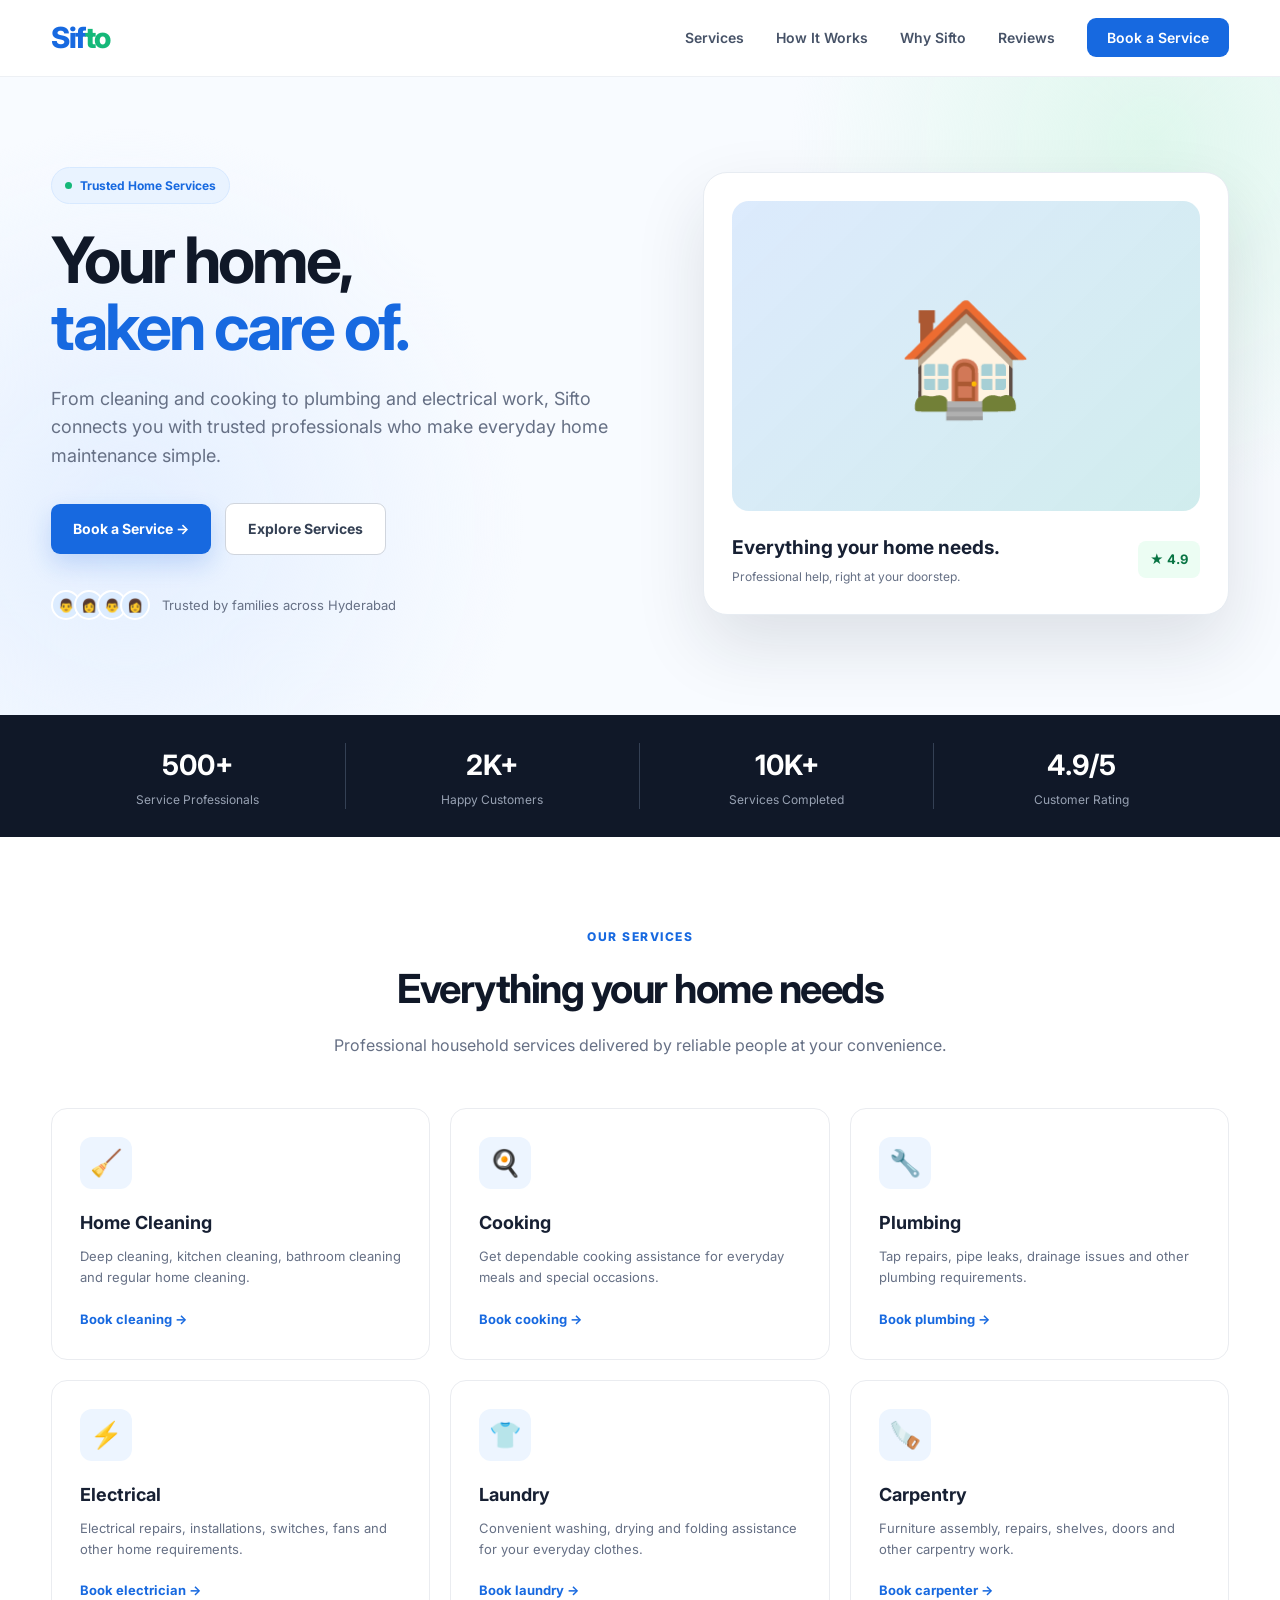
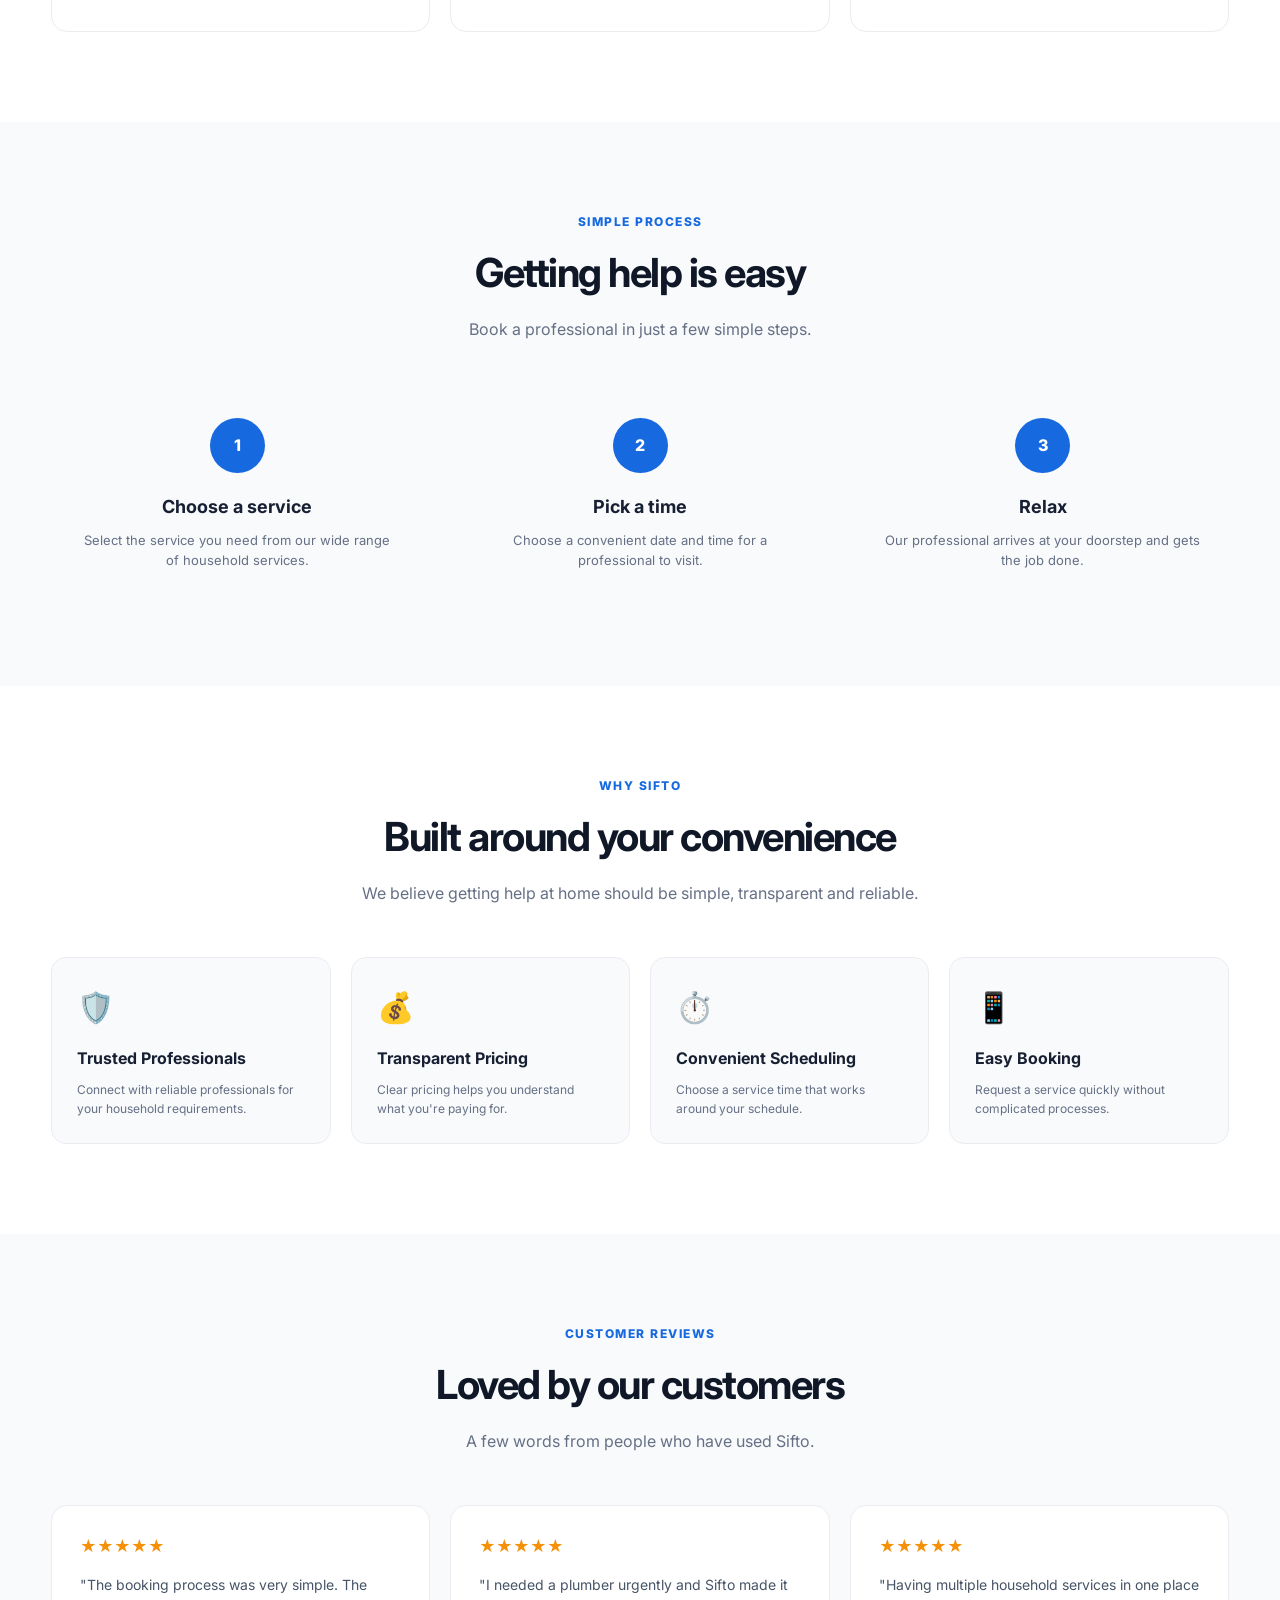
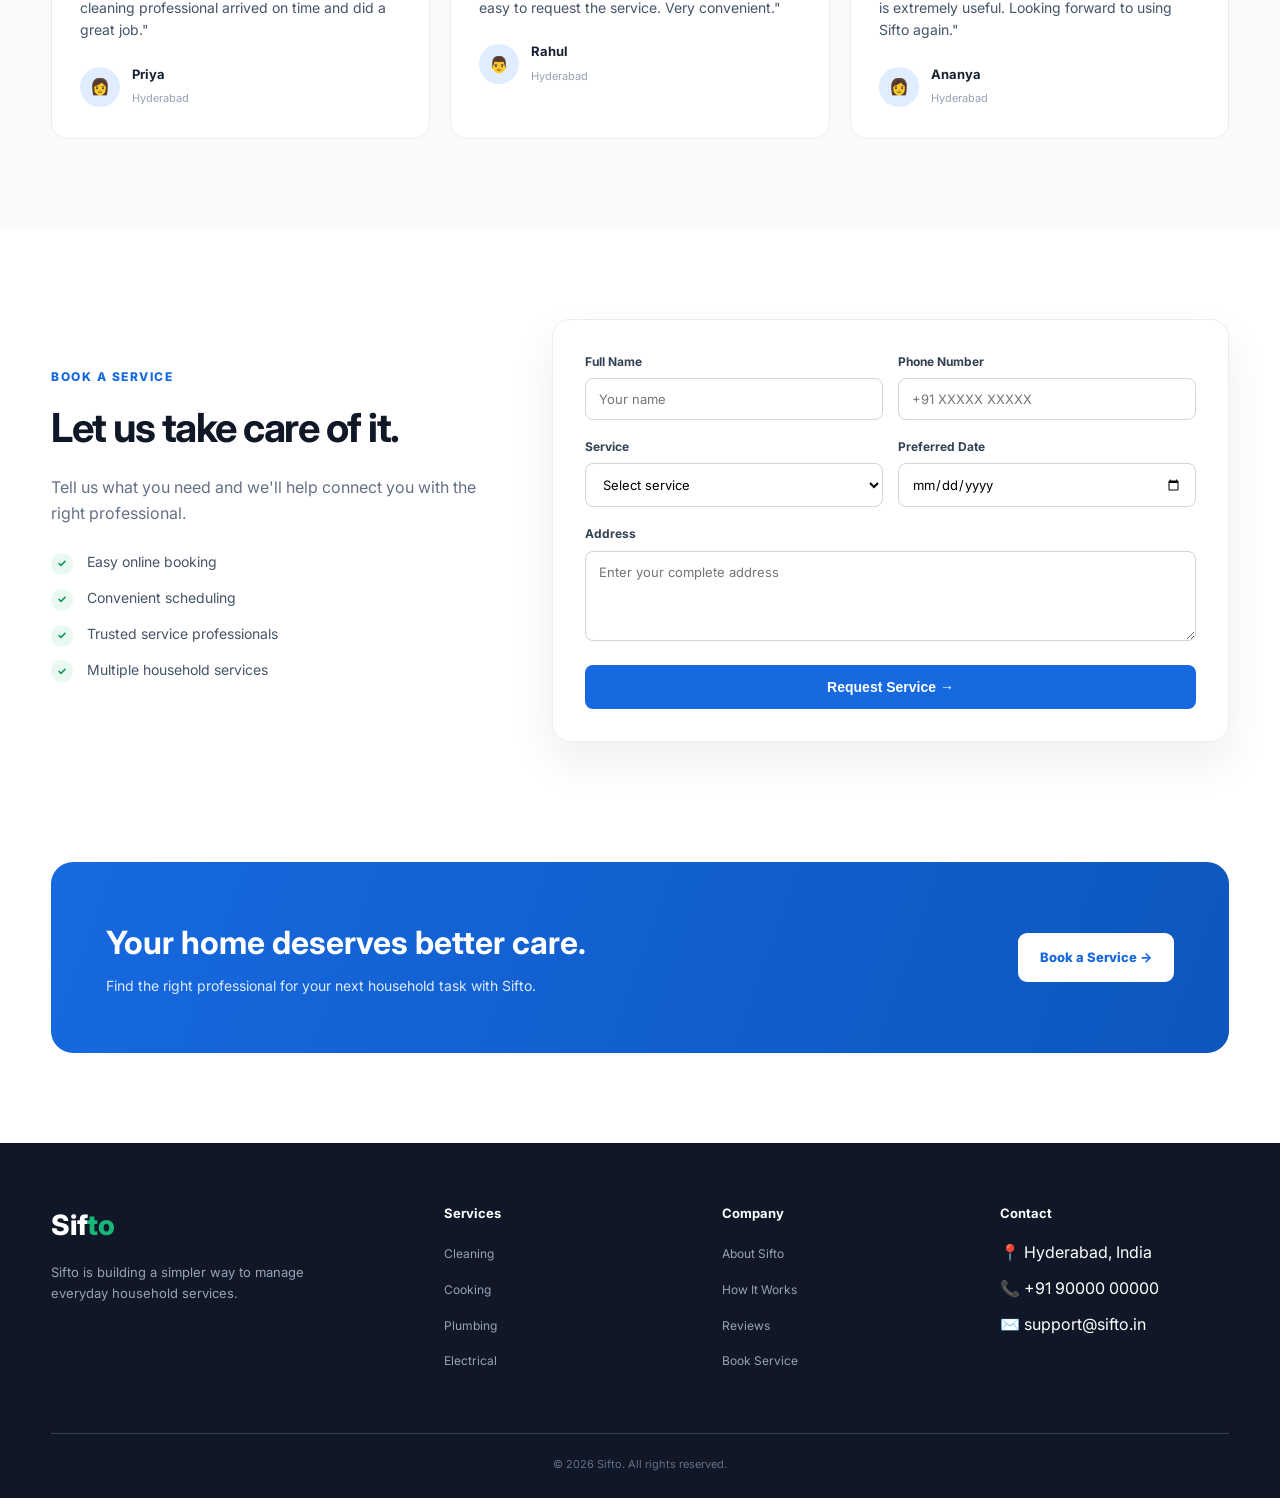
==== index.html @ b55a98ff "Rename index.html.html to index.html" ====
<!DOCTYPE html>
<html lang="en">
<head>
    <meta charset="UTF-8">
    <meta name="viewport" content="width=device-width, initial-scale=1.0">

    <title>Sifto | Trusted Home Services</title>

    <meta name="description"
          content="Sifto makes home services simple. Book trusted professionals for cleaning, cooking, plumbing, electrical, laundry and more.">

    <link rel="preconnect" href="https://fonts.googleapis.com">
    <link rel="preconnect" href="https://fonts.gstatic.com" crossorigin>

    <link href="https://fonts.googleapis.com/css2?family=Inter:wght@400;500;600;700;800&display=swap"
          rel="stylesheet">

    <style>

        * {
            margin: 0;
            padding: 0;
            box-sizing: border-box;
        }

        html {
            scroll-behavior: smooth;
        }

        body {
            font-family: "Inter", sans-serif;
            background: #ffffff;
            color: #172033;
            line-height: 1.6;
        }

        a {
            text-decoration: none;
            color: inherit;
        }

        .container {
            width: min(1180px, 92%);
            margin: auto;
        }


        /* =========================
           NAVBAR
        ========================= */

        .navbar {
            position: sticky;
            top: 0;
            z-index: 1000;
            background: rgba(255,255,255,0.95);
            backdrop-filter: blur(15px);
            border-bottom: 1px solid #edf0f4;
        }

        .nav-content {
            height: 76px;
            display: flex;
            align-items: center;
            justify-content: space-between;
        }

        .logo {
            font-size: 29px;
            font-weight: 800;
            letter-spacing: -1.5px;
            color: #1769e0;
        }

        .logo span {
            color: #15b879;
        }

        .nav-links {
            display: flex;
            align-items: center;
            gap: 32px;
            list-style: none;
        }

        .nav-links a {
            color: #465267;
            font-size: 14px;
            font-weight: 600;
            transition: 0.2s;
        }

        .nav-links a:hover {
            color: #1769e0;
        }

        .nav-book {
            background: #1769e0;
            color: white !important;
            padding: 11px 20px;
            border-radius: 9px;
        }

        .nav-book:hover {
            background: #0d56bd !important;
        }


        /* =========================
           HERO
        ========================= */

        .hero {
            background:
                radial-gradient(circle at 90% 10%, #dff7ed 0, transparent 28%),
                radial-gradient(circle at 10% 70%, #e4efff 0, transparent 32%),
                #f8fbff;

            padding: 90px 0 95px;
            overflow: hidden;
        }

        .hero-grid {
            display: grid;
            grid-template-columns: 1.05fr 0.95fr;
            align-items: center;
            gap: 70px;
        }

        .badge {
            display: inline-flex;
            align-items: center;
            gap: 8px;
            background: #e9f3ff;
            color: #1769e0;
            border: 1px solid #d7e9ff;
            padding: 8px 13px;
            border-radius: 50px;
            font-size: 12px;
            font-weight: 700;
            margin-bottom: 22px;
        }

        .badge-dot {
            width: 7px;
            height: 7px;
            background: #15b879;
            border-radius: 50%;
        }

        .hero h1 {
            font-size: clamp(42px, 5vw, 68px);
            line-height: 1.05;
            letter-spacing: -3px;
            color: #101828;
            margin-bottom: 24px;
        }

        .hero h1 span {
            color: #1769e0;
        }

        .hero-description {
            max-width: 580px;
            font-size: 18px;
            color: #667085;
            margin-bottom: 32px;
        }

        .hero-buttons {
            display: flex;
            align-items: center;
            gap: 14px;
            margin-bottom: 35px;
        }

        .btn {
            display: inline-flex;
            align-items: center;
            justify-content: center;
            padding: 14px 22px;
            border-radius: 9px;
            font-weight: 700;
            font-size: 14px;
            transition: 0.25s;
        }

        .btn-primary {
            background: #1769e0;
            color: white;
            box-shadow: 0 10px 25px rgba(23,105,224,0.2);
        }

        .btn-primary:hover {
            transform: translateY(-2px);
            background: #0d56bd;
        }

        .btn-outline {
            background: white;
            color: #344054;
            border: 1px solid #d0d5dd;
        }

        .btn-outline:hover {
            border-color: #1769e0;
            color: #1769e0;
        }

        .hero-trust {
            display: flex;
            align-items: center;
            gap: 12px;
            color: #667085;
            font-size: 13px;
        }

        .avatars {
            display: flex;
        }

        .avatar {
            width: 30px;
            height: 30px;
            border-radius: 50%;
            background: #dcecff;
            border: 2px solid white;
            margin-left: -7px;
            display: flex;
            align-items: center;
            justify-content: center;
            font-size: 13px;
        }

        .avatar:first-child {
            margin-left: 0;
        }


        /* HERO CARD */

        .hero-visual {
            position: relative;
        }

        .home-card {
            background: white;
            border: 1px solid #e7ecf2;
            border-radius: 24px;
            padding: 28px;
            box-shadow: 0 30px 70px rgba(22,34,51,0.12);
        }

        .home-image {
            height: 310px;
            border-radius: 17px;
            background:
                linear-gradient(135deg, rgba(23,105,224,.08), rgba(21,184,121,.13)),
                #edf5ff;
            display: flex;
            align-items: center;
            justify-content: center;
            font-size: 110px;
        }

        .home-bottom {
            display: flex;
            justify-content: space-between;
            align-items: center;
            padding-top: 22px;
        }

        .home-bottom h3 {
            font-size: 19px;
            margin-bottom: 3px;
        }

        .home-bottom p {
            font-size: 12px;
            color: #667085;
        }

        .rating {
            background: #ecfdf3;
            color: #087443;
            padding: 8px 12px;
            border-radius: 8px;
            font-weight: 700;
            font-size: 13px;
        }


        /* =========================
           STATS
        ========================= */

        .stats {
            background: #101828;
            color: white;
            padding: 28px 0;
        }

        .stats-grid {
            display: grid;
            grid-template-columns: repeat(4,1fr);
            text-align: center;
        }

        .stat {
            border-right: 1px solid #344054;
        }

        .stat:last-child {
            border-right: none;
        }

        .stat h2 {
            font-size: 28px;
            margin-bottom: 2px;
        }

        .stat p {
            color: #98a2b3;
            font-size: 12px;
        }


        /* =========================
           SECTION COMMON
        ========================= */

        section {
            padding: 90px 0;
        }

        .section-heading {
            text-align: center;
            max-width: 650px;
            margin: 0 auto 50px;
        }

        .section-heading .small-title {
            color: #1769e0;
            font-size: 12px;
            font-weight: 800;
            text-transform: uppercase;
            letter-spacing: 1.5px;
            margin-bottom: 10px;
        }

        .section-heading h2 {
            font-size: 40px;
            letter-spacing: -1.5px;
            color: #101828;
            margin-bottom: 12px;
        }

        .section-heading p {
            color: #667085;
        }


        /* =========================
           SERVICES
        ========================= */

        .services {
            background: white;
        }

        .service-grid {
            display: grid;
            grid-template-columns: repeat(3,1fr);
            gap: 20px;
        }

        .service-card {
            padding: 28px;
            border: 1px solid #eaecf0;
            border-radius: 16px;
            background: white;
            transition: 0.25s;
        }

        .service-card:hover {
            transform: translateY(-6px);
            border-color: #b8d5ff;
            box-shadow: 0 15px 35px rgba(16,24,40,0.08);
        }

        .service-icon {
            width: 52px;
            height: 52px;
            display: flex;
            align-items: center;
            justify-content: center;
            background: #edf5ff;
            border-radius: 12px;
            font-size: 26px;
            margin-bottom: 20px;
        }

        .service-card h3 {
            font-size: 18px;
            margin-bottom: 8px;
        }

        .service-card p {
            color: #667085;
            font-size: 13px;
            margin-bottom: 18px;
        }

        .service-link {
            color: #1769e0;
            font-size: 13px;
            font-weight: 700;
        }


        /* =========================
           HOW IT WORKS
        ========================= */

        .how {
            background: #f8fafc;
        }

        .steps {
            display: grid;
            grid-template-columns: repeat(3,1fr);
            gap: 30px;
        }

        .step {
            text-align: center;
            padding: 25px;
        }

        .step-number {
            width: 55px;
            height: 55px;
            background: #1769e0;
            color: white;
            border-radius: 50%;
            display: flex;
            align-items: center;
            justify-content: center;
            margin: 0 auto 20px;
            font-weight: 800;
        }

        .step h3 {
            margin-bottom: 8px;
            font-size: 18px;
        }

        .step p {
            color: #667085;
            font-size: 13px;
        }


        /* =========================
           WHY SIFTO
        ========================= */

        .why-grid {
            display: grid;
            grid-template-columns: repeat(4,1fr);
            gap: 20px;
        }

        .why-card {
            padding: 25px;
            border-radius: 15px;
            background: #f8fafc;
            border: 1px solid #eaecf0;
        }

        .why-icon {
            font-size: 30px;
            margin-bottom: 15px;
        }

        .why-card h3 {
            font-size: 16px;
            margin-bottom: 8px;
        }

        .why-card p {
            color: #667085;
            font-size: 12px;
        }


        /* =========================
           TESTIMONIALS
        ========================= */

        .testimonials {
            background: #f8fafc;
        }

        .review-grid {
            display: grid;
            grid-template-columns: repeat(3,1fr);
            gap: 20px;
        }

        .review {
            background: white;
            border: 1px solid #eaecf0;
            padding: 28px;
            border-radius: 16px;
        }

        .stars {
            color: #f79009;
            margin-bottom: 15px;
        }

        .review p {
            color: #475467;
            font-size: 14px;
            margin-bottom: 22px;
        }

        .review-user {
            display: flex;
            align-items: center;
            gap: 12px;
        }

        .review-avatar {
            width: 40px;
            height: 40px;
            border-radius: 50%;
            background: #e0edff;
            display: flex;
            align-items: center;
            justify-content: center;
        }

        .review-user strong {
            display: block;
            font-size: 13px;
        }

        .review-user span {
            color: #98a2b3;
            font-size: 11px;
        }


        /* =========================
           BOOKING
        ========================= */

        .booking {
            background: white;
        }

        .booking-wrapper {
            display: grid;
            grid-template-columns: 0.8fr 1.2fr;
            gap: 50px;
            align-items: center;
        }

        .booking-info h2 {
            font-size: 40px;
            letter-spacing: -1.5px;
            margin-bottom: 15px;
        }

        .booking-info > p {
            color: #667085;
            margin-bottom: 25px;
        }

        .booking-points {
            list-style: none;
        }

        .booking-points li {
            margin-bottom: 12px;
            font-size: 14px;
            color: #475467;
        }

        .booking-points li::before {
            content: "✓";
            display: inline-flex;
            width: 22px;
            height: 22px;
            align-items: center;
            justify-content: center;
            background: #e9f9f1;
            color: #079455;
            border-radius: 50%;
            margin-right: 10px;
            font-size: 11px;
            font-weight: bold;
        }

        .booking-form {
            padding: 32px;
            border: 1px solid #eaecf0;
            border-radius: 18px;
            box-shadow: 0 20px 45px rgba(16,24,40,.07);
        }

        .form-row {
            display: grid;
            grid-template-columns: 1fr 1fr;
            gap: 15px;
        }

        .form-group {
            margin-bottom: 17px;
        }

        label {
            display: block;
            font-size: 12px;
            font-weight: 700;
            margin-bottom: 7px;
            color: #344054;
        }

        input,
        select,
        textarea {
            width: 100%;
            padding: 12px 13px;
            border: 1px solid #d0d5dd;
            border-radius: 8px;
            outline: none;
            font-family: inherit;
            font-size: 13px;
            background: white;
        }

        input:focus,
        select:focus,
        textarea:focus {
            border-color: #1769e0;
            box-shadow: 0 0 0 3px rgba(23,105,224,.1);
        }

        textarea {
            height: 90px;
            resize: vertical;
        }

        .submit {
            width: 100%;
            border: none;
            background: #1769e0;
            color: white;
            padding: 14px;
            border-radius: 8px;
            font-weight: 700;
            cursor: pointer;
            font-size: 14px;
        }

        .submit:hover {
            background: #0d56bd;
        }


        /* =========================
           CTA
        ========================= */

        .cta {
            padding: 30px 0 90px;
        }

        .cta-box {
            background: linear-gradient(110deg,#1769e0,#0d56bd);
            color: white;
            border-radius: 22px;
            padding: 55px;
            display: flex;
            align-items: center;
            justify-content: space-between;
            gap: 30px;
        }

        .cta-box h2 {
            font-size: 32px;
            margin-bottom: 7px;
        }

        .cta-box p {
            color: #dbeafe;
            font-size: 14px;
        }

        .cta-button {
            background: white;
            color: #1769e0;
            padding: 14px 22px;
            border-radius: 9px;
            font-size: 13px;
            font-weight: 800;
            white-space: nowrap;
        }


        /* =========================
           FOOTER
        ========================= */

        footer {
            background: #101828;
            color: white;
            padding: 60px 0 25px;
        }

        .footer-grid {
            display: grid;
            grid-template-columns: 1.5fr 1fr 1fr 1fr;
            gap: 50px;
            margin-bottom: 50px;
        }

        .footer-logo {
            font-size: 28px;
            font-weight: 800;
            margin-bottom: 15px;
        }

        .footer-logo span {
            color: #15b879;
        }

        .footer-about {
            color: #98a2b3;
            font-size: 13px;
            max-width: 300px;
        }

        footer h4 {
            margin-bottom: 17px;
            font-size: 13px;
        }

        .footer-links {
            list-style: none;
        }

        .footer-links li {
            margin-bottom: 10px;
        }

        .footer-links a {
            color: #98a2b3;
            font-size: 12px;
        }

        .footer-links a:hover {
            color: white;
        }

        .copyright {
            border-top: 1px solid #344054;
            padding-top: 22px;
            text-align: center;
            color: #667085;
            font-size: 11px;
        }


        /* =========================
           MOBILE
        ========================= */

        @media(max-width:900px) {

            .nav-links {
                display: none;
            }

            .hero-grid,
            .booking-wrapper {
                grid-template-columns: 1fr;
            }

            .hero {
                padding: 65px 0;
            }

            .hero-visual {
                max-width: 600px;
                margin: auto;
            }

            .service-grid {
                grid-template-columns: repeat(2,1fr);
            }

            .why-grid {
                grid-template-columns: repeat(2,1fr);
            }

            .footer-grid {
                grid-template-columns: repeat(2,1fr);
            }

            .booking-info {
                text-align: center;
            }

            .booking-points {
                display: inline-block;
                text-align: left;
            }

            .cta-box {
                flex-direction: column;
                text-align: center;
            }
        }


        @media(max-width:600px) {

            section {
                padding: 65px 0;
            }

            .hero h1 {
                font-size: 43px;
                letter-spacing: -2px;
            }

            .hero-description {
                font-size: 16px;
            }

            .hero-buttons {
                flex-direction: column;
                align-items: stretch;
            }

            .hero-trust {
                justify-content: center;
            }

            .stats-grid {
                grid-template-columns: repeat(2,1fr);
                gap: 25px 0;
            }

            .stat:nth-child(2) {
                border-right: none;
            }

            .service-grid,
            .steps,
            .why-grid,
            .review-grid {
                grid-template-columns: 1fr;
            }

            .section-heading h2,
            .booking-info h2 {
                font-size: 32px;
            }

            .form-row {
                grid-template-columns: 1fr;
            }

            .booking-form {
                padding: 22px;
            }

            .home-image {
                height: 230px;
            }

            .footer-grid {
                grid-template-columns: 1fr;
                gap: 30px;
            }

            .cta-box {
                padding: 35px 25px;
            }

            .cta-box h2 {
                font-size: 26px;
            }
        }

    </style>
</head>


<body>


<!-- =========================
     NAVBAR
========================= -->

<header class="navbar">

    <div class="container nav-content">

        <a href="#home" class="logo">
            Sif<span>to</span>
        </a>

        <ul class="nav-links">

            <li>
                <a href="#services">Services</a>
            </li>

            <li>
                <a href="#how">How It Works</a>
            </li>

            <li>
                <a href="#why">Why Sifto</a>
            </li>

            <li>
                <a href="#reviews">Reviews</a>
            </li>

            <li>
                <a href="#booking" class="nav-book">
                    Book a Service
                </a>
            </li>

        </ul>

    </div>

</header>


<!-- =========================
     HERO
========================= -->

<section class="hero" id="home">

    <div class="container hero-grid">

        <div>

            <div class="badge">
                <span class="badge-dot"></span>
                Trusted Home Services
            </div>

            <h1>
                Your home,<br>
                <span>taken care of.</span>
            </h1>

            <p class="hero-description">
                From cleaning and cooking to plumbing and electrical work,
                Sifto connects you with trusted professionals who make
                everyday home maintenance simple.
            </p>

            <div class="hero-buttons">

                <a href="#booking" class="btn btn-primary">
                    Book a Service →
                </a>

                <a href="#services" class="btn btn-outline">
                    Explore Services
                </a>

            </div>

            <div class="hero-trust">

                <div class="avatars">
                    <div class="avatar">👨</div>
                    <div class="avatar">👩</div>
                    <div class="avatar">👨</div>
                    <div class="avatar">👩</div>
                </div>

                <span>
                    Trusted by families across Hyderabad
                </span>

            </div>

        </div>


        <div class="hero-visual">

            <div class="home-card">

                <div class="home-image">
                    🏠
                </div>

                <div class="home-bottom">

                    <div>
                        <h3>
                            Everything your home needs.
                        </h3>

                        <p>
                            Professional help, right at your doorstep.
                        </p>
                    </div>

                    <div class="rating">
                        ★ 4.9
                    </div>

                </div>

            </div>

        </div>

    </div>

</section>


<!-- =========================
     STATS
========================= -->

<div class="stats">

    <div class="container stats-grid">

        <div class="stat">
            <h2>500+</h2>
            <p>Service Professionals</p>
        </div>

        <div class="stat">
            <h2>2K+</h2>
            <p>Happy Customers</p>
        </div>

        <div class="stat">
            <h2>10K+</h2>
            <p>Services Completed</p>
        </div>

        <div class="stat">
            <h2>4.9/5</h2>
            <p>Customer Rating</p>
        </div>

    </div>

</div>


<!-- =========================
     SERVICES
========================= -->

<section class="services" id="services">

    <div class="container">

        <div class="section-heading">

            <div class="small-title">
                Our Services
            </div>

            <h2>
                Everything your home needs
            </h2>

            <p>
                Professional household services delivered by
                reliable people at your convenience.
            </p>

        </div>


        <div class="service-grid">


            <div class="service-card">

                <div class="service-icon">🧹</div>

                <h3>
                    Home Cleaning
                </h3>

                <p>
                    Deep cleaning, kitchen cleaning,
                    bathroom cleaning and regular home cleaning.
                </p>

                <a href="#booking" class="service-link">
                    Book cleaning →
                </a>

            </div>


            <div class="service-card">

                <div class="service-icon">🍳</div>

                <h3>
                    Cooking
                </h3>

                <p>
                    Get dependable cooking assistance
                    for everyday meals and special occasions.
                </p>

                <a href="#booking" class="service-link">
                    Book cooking →
                </a>

            </div>


            <div class="service-card">

                <div class="service-icon">🔧</div>

                <h3>
                    Plumbing
                </h3>

                <p>
                    Tap repairs, pipe leaks, drainage issues
                    and other plumbing requirements.
                </p>

                <a href="#booking" class="service-link">
                    Book plumbing →
                </a>

            </div>


            <div class="service-card">

                <div class="service-icon">⚡</div>

                <h3>
                    Electrical
                </h3>

                <p>
                    Electrical repairs, installations,
                    switches, fans and other home requirements.
                </p>

                <a href="#booking" class="service-link">
                    Book electrician →
                </a>

            </div>


            <div class="service-card">

                <div class="service-icon">👕</div>

                <h3>
                    Laundry
                </h3>

                <p>
                    Convenient washing, drying and folding
                    assistance for your everyday clothes.
                </p>

                <a href="#booking" class="service-link">
                    Book laundry →
                </a>

            </div>


            <div class="service-card">

                <div class="service-icon">🪚</div>

                <h3>
                    Carpentry
                </h3>

                <p>
                    Furniture assembly, repairs, shelves,
                    doors and other carpentry work.
                </p>

                <a href="#booking" class="service-link">
                    Book carpenter →
                </a>

            </div>

        </div>

    </div>

</section>


<!-- =========================
     HOW IT WORKS
========================= -->

<section class="how" id="how">

    <div class="container">

        <div class="section-heading">

            <div class="small-title">
                Simple Process
            </div>

            <h2>
                Getting help is easy
            </h2>

            <p>
                Book a professional in just a few simple steps.
            </p>

        </div>


        <div class="steps">

            <div class="step">

                <div class="step-number">
                    1
                </div>

                <h3>
                    Choose a service
                </h3>

                <p>
                    Select the service you need from
                    our wide range of household services.
                </p>

            </div>


            <div class="step">

                <div class="step-number">
                    2
                </div>

                <h3>
                    Pick a time
                </h3>

                <p>
                    Choose a convenient date and time
                    for a professional to visit.
                </p>

            </div>


            <div class="step">

                <div class="step-number">
                    3
                </div>

                <h3>
                    Relax
                </h3>

                <p>
                    Our professional arrives at your
                    doorstep and gets the job done.
                </p>

            </div>

        </div>

    </div>

</section>


<!-- =========================
     WHY SIFTO
========================= -->

<section id="why">

    <div class="container">

        <div class="section-heading">

            <div class="small-title">
                Why Sifto
            </div>

            <h2>
                Built around your convenience
            </h2>

            <p>
                We believe getting help at home should be
                simple, transparent and reliable.
            </p>

        </div>


        <div class="why-grid">


            <div class="why-card">

                <div class="why-icon">
                    🛡️
                </div>

                <h3>
                    Trusted Professionals
                </h3>

                <p>
                    Connect with reliable professionals
                    for your household requirements.
                </p>

            </div>


            <div class="why-card">

                <div class="why-icon">
                    💰
                </div>

                <h3>
                    Transparent Pricing
                </h3>

                <p>
                    Clear pricing helps you understand
                    what you're paying for.
                </p>

            </div>


            <div class="why-card">

                <div class="why-icon">
                    ⏱️
                </div>

                <h3>
                    Convenient Scheduling
                </h3>

                <p>
                    Choose a service time that works
                    around your schedule.
                </p>

            </div>


            <div class="why-card">

                <div class="why-icon">
                    📱
                </div>

                <h3>
                    Easy Booking
                </h3>

                <p>
                    Request a service quickly without
                    complicated processes.
                </p>

            </div>

        </div>

    </div>

</section>


<!-- =========================
     REVIEWS
========================= -->

<section class="testimonials" id="reviews">

    <div class="container">

        <div class="section-heading">

            <div class="small-title">
                Customer Reviews
            </div>

            <h2>
                Loved by our customers
            </h2>

            <p>
                A few words from people who have used Sifto.
            </p>

        </div>


        <div class="review-grid">


            <div class="review">

                <div class="stars">
                    ★★★★★
                </div>

                <p>
                    "The booking process was very simple.
                    The cleaning professional arrived on time
                    and did a great job."
                </p>

                <div class="review-user">

                    <div class="review-avatar">
                        👩
                    </div>

                    <div>
                        <strong>
                            Priya
                        </strong>

                        <span>
                            Hyderabad
                        </span>
                    </div>

                </div>

            </div>


            <div class="review">

                <div class="stars">
                    ★★★★★
                </div>

                <p>
                    "I needed a plumber urgently and Sifto
                    made it easy to request the service.
                    Very convenient."
                </p>

                <div class="review-user">

                    <div class="review-avatar">
                        👨
                    </div>

                    <div>
                        <strong>
                            Rahul
                        </strong>

                        <span>
                            Hyderabad
                        </span>
                    </div>

                </div>

            </div>


            <div class="review">

                <div class="stars">
                    ★★★★★
                </div>

                <p>
                    "Having multiple household services
                    in one place is extremely useful.
                    Looking forward to using Sifto again."
                </p>

                <div class="review-user">

                    <div class="review-avatar">
                        👩
                    </div>

                    <div>
                        <strong>
                            Ananya
                        </strong>

                        <span>
                            Hyderabad
                        </span>
                    </div>

                </div>

            </div>


        </div>

    </div>

</section>


<!-- =========================
     BOOKING
========================= -->

<section class="booking" id="booking">

    <div class="container booking-wrapper">


        <div class="booking-info">

            <div class="section-heading"
                 style="text-align:left;margin:0 0 25px 0;">

                <div class="small-title">
                    Book a Service
                </div>

                <h2>
                    Let us take care of it.
                </h2>

                <p>
                    Tell us what you need and we'll help
                    connect you with the right professional.
                </p>

            </div>


            <ul class="booking-points">

                <li>
                    Easy online booking
                </li>

                <li>
                    Convenient scheduling
                </li>

                <li>
                    Trusted service professionals
                </li>

                <li>
                    Multiple household services
                </li>

            </ul>

        </div>


        <div class="booking-form">

            <form id="bookingForm">

                <div class="form-row">

                    <div class="form-group">

                        <label>
                            Full Name
                        </label>

                        <input
                            type="text"
                            id="name"
                            placeholder="Your name"
                            required>

                    </div>


                    <div class="form-group">

                        <label>
                            Phone Number
                        </label>

                        <input
                            type="tel"
                            id="phone"
                            placeholder="+91 XXXXX XXXXX"
                            required>

                    </div>

                </div>


                <div class="form-row">

                    <div class="form-group">

                        <label>
                            Service
                        </label>

                        <select id="service" required>

                            <option value="">
                                Select service
                            </option>

                            <option>
                                Home Cleaning
                            </option>

                            <option>
                                Cooking
                            </option>

                            <option>
                                Plumbing
                            </option>

                            <option>
                                Electrical
                            </option>

                            <option>
                                Laundry
                            </option>

                            <option>
                                Carpentry
                            </option>

                        </select>

                    </div>


                    <div class="form-group">

                        <label>
                            Preferred Date
                        </label>

                        <input
                            type="date"
                            id="date"
                            required>

                    </div>

                </div>


                <div class="form-group">

                    <label>
                        Address
                    </label>

                    <textarea
                        id="address"
                        placeholder="Enter your complete address"
                        required></textarea>

                </div>


                <button
                    type="submit"
                    class="submit">

                    Request Service →

                </button>

            </form>

        </div>

    </div>

</section>


<!-- =========================
     CTA
========================= -->

<section class="cta">

    <div class="container">

        <div class="cta-box">

            <div>

                <h2>
                    Your home deserves better care.
                </h2>

                <p>
                    Find the right professional for your
                    next household task with Sifto.
                </p>

            </div>

            <a href="#booking" class="cta-button">
                Book a Service →
            </a>

        </div>

    </div>

</section>


<!-- =========================
     FOOTER
========================= -->

<footer>

    <div class="container">

        <div class="footer-grid">


            <div>

                <div class="footer-logo">
                    Sif<span>to</span>
                </div>

                <p class="footer-about">
                    Sifto is building a simpler way to
                    manage everyday household services.
                </p>

            </div>


            <div>

                <h4>
                    Services
                </h4>

                <ul class="footer-links">

                    <li>
                        <a href="#services">
                            Cleaning
                        </a>
                    </li>

                    <li>
                        <a href="#services">
                            Cooking
                        </a>
                    </li>

                    <li>
                        <a href="#services">
                            Plumbing
                        </a>
                    </li>

                    <li>
                        <a href="#services">
                            Electrical
                        </a>
                    </li>

                </ul>

            </div>


            <div>

                <h4>
                    Company
                </h4>

                <ul class="footer-links">

                    <li>
                        <a href="#why">
                            About Sifto
                        </a>
                    </li>

                    <li>
                        <a href="#how">
                            How It Works
                        </a>
                    </li>

                    <li>
                        <a href="#reviews">
                            Reviews
                        </a>
                    </li>

                    <li>
                        <a href="#booking">
                            Book Service
                        </a>
                    </li>

                </ul>

            </div>


            <div>

                <h4>
                    Contact
                </h4>

                <ul class="footer-links">

                    <li>
                        📍 Hyderabad, India
                    </li>

                    <li>
                        📞 +91 90000 00000
                    </li>

                    <li>
                        ✉️ support@sifto.in
                    </li>

                </ul>

            </div>


        </div>


        <div class="copyright">

            © 2026 Sifto. All rights reserved.

        </div>

    </div>

</footer>


<!-- =========================
     JAVASCRIPT
========================= -->

<script>

    document
        .getElementById("bookingForm")
        .addEventListener("submit", function(event) {

            event.preventDefault();

            const name =
                document.getElementById("name").value;

            const service =
                document.getElementById("service").value;

            alert(
                "Thank you, " +
                name +
                "! Your request for " +
                service +
                " has been received."
            );

            this.reset();

        });

</script>


</body>
</html>
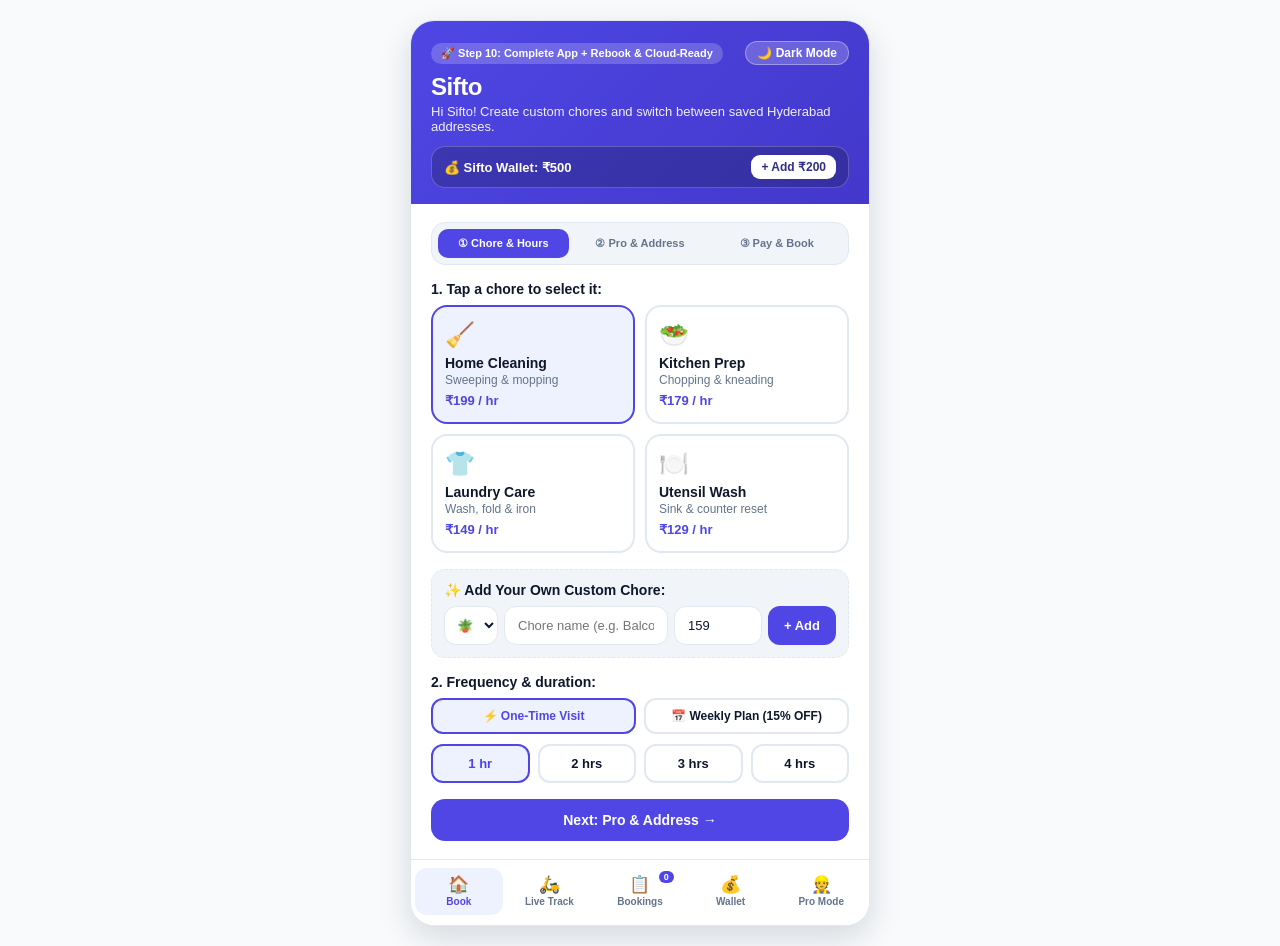
==== commit baa59e15: "all done" ====
--- a/index.html
+++ b/index.html
@@ -1,1945 +1,478 @@
 <!DOCTYPE html>
 <html lang="en">
 <head>
-    <meta charset="UTF-8">
-    <meta name="viewport" content="width=device-width, initial-scale=1.0">
-
-    <title>Sifto | Trusted Home Services</title>
-
-    <meta name="description"
-          content="Sifto makes home services simple. Book trusted professionals for cleaning, cooking, plumbing, electrical, laundry and more.">
-
-    <link rel="preconnect" href="https://fonts.googleapis.com">
-    <link rel="preconnect" href="https://fonts.gstatic.com" crossorigin>
-
-    <link href="https://fonts.googleapis.com/css2?family=Inter:wght@400;500;600;700;800&display=swap"
-          rel="stylesheet">
-
-    <style>
-
-        * {
-            margin: 0;
-            padding: 0;
-            box-sizing: border-box;
-        }
-
-        html {
-            scroll-behavior: smooth;
-        }
-
-        body {
-            font-family: "Inter", sans-serif;
-            background: #ffffff;
-            color: #172033;
-            line-height: 1.6;
-        }
-
-        a {
-            text-decoration: none;
-            color: inherit;
-        }
-
-        .container {
-            width: min(1180px, 92%);
-            margin: auto;
-        }
-
-
-        /* =========================
-           NAVBAR
-        ========================= */
-
-        .navbar {
-            position: sticky;
-            top: 0;
-            z-index: 1000;
-            background: rgba(255,255,255,0.95);
-            backdrop-filter: blur(15px);
-            border-bottom: 1px solid #edf0f4;
-        }
-
-        .nav-content {
-            height: 76px;
-            display: flex;
-            align-items: center;
-            justify-content: space-between;
-        }
-
-        .logo {
-            font-size: 29px;
-            font-weight: 800;
-            letter-spacing: -1.5px;
-            color: #1769e0;
-        }
-
-        .logo span {
-            color: #15b879;
-        }
-
-        .nav-links {
-            display: flex;
-            align-items: center;
-            gap: 32px;
-            list-style: none;
-        }
-
-        .nav-links a {
-            color: #465267;
-            font-size: 14px;
-            font-weight: 600;
-            transition: 0.2s;
-        }
-
-        .nav-links a:hover {
-            color: #1769e0;
-        }
-
-        .nav-book {
-            background: #1769e0;
-            color: white !important;
-            padding: 11px 20px;
-            border-radius: 9px;
-        }
-
-        .nav-book:hover {
-            background: #0d56bd !important;
-        }
-
-
-        /* =========================
-           HERO
-        ========================= */
-
-        .hero {
-            background:
-                radial-gradient(circle at 90% 10%, #dff7ed 0, transparent 28%),
-                radial-gradient(circle at 10% 70%, #e4efff 0, transparent 32%),
-                #f8fbff;
-
-            padding: 90px 0 95px;
-            overflow: hidden;
-        }
-
-        .hero-grid {
-            display: grid;
-            grid-template-columns: 1.05fr 0.95fr;
-            align-items: center;
-            gap: 70px;
-        }
-
-        .badge {
-            display: inline-flex;
-            align-items: center;
-            gap: 8px;
-            background: #e9f3ff;
-            color: #1769e0;
-            border: 1px solid #d7e9ff;
-            padding: 8px 13px;
-            border-radius: 50px;
-            font-size: 12px;
-            font-weight: 700;
-            margin-bottom: 22px;
-        }
-
-        .badge-dot {
-            width: 7px;
-            height: 7px;
-            background: #15b879;
-            border-radius: 50%;
-        }
-
-        .hero h1 {
-            font-size: clamp(42px, 5vw, 68px);
-            line-height: 1.05;
-            letter-spacing: -3px;
-            color: #101828;
-            margin-bottom: 24px;
-        }
-
-        .hero h1 span {
-            color: #1769e0;
-        }
-
-        .hero-description {
-            max-width: 580px;
-            font-size: 18px;
-            color: #667085;
-            margin-bottom: 32px;
-        }
-
-        .hero-buttons {
-            display: flex;
-            align-items: center;
-            gap: 14px;
-            margin-bottom: 35px;
-        }
-
-        .btn {
-            display: inline-flex;
-            align-items: center;
-            justify-content: center;
-            padding: 14px 22px;
-            border-radius: 9px;
-            font-weight: 700;
-            font-size: 14px;
-            transition: 0.25s;
-        }
-
-        .btn-primary {
-            background: #1769e0;
-            color: white;
-            box-shadow: 0 10px 25px rgba(23,105,224,0.2);
-        }
-
-        .btn-primary:hover {
-            transform: translateY(-2px);
-            background: #0d56bd;
-        }
-
-        .btn-outline {
-            background: white;
-            color: #344054;
-            border: 1px solid #d0d5dd;
-        }
-
-        .btn-outline:hover {
-            border-color: #1769e0;
-            color: #1769e0;
-        }
-
-        .hero-trust {
-            display: flex;
-            align-items: center;
-            gap: 12px;
-            color: #667085;
-            font-size: 13px;
-        }
-
-        .avatars {
-            display: flex;
-        }
-
-        .avatar {
-            width: 30px;
-            height: 30px;
-            border-radius: 50%;
-            background: #dcecff;
-            border: 2px solid white;
-            margin-left: -7px;
-            display: flex;
-            align-items: center;
-            justify-content: center;
-            font-size: 13px;
-        }
-
-        .avatar:first-child {
-            margin-left: 0;
-        }
-
-
-        /* HERO CARD */
-
-        .hero-visual {
-            position: relative;
-        }
-
-        .home-card {
-            background: white;
-            border: 1px solid #e7ecf2;
-            border-radius: 24px;
-            padding: 28px;
-            box-shadow: 0 30px 70px rgba(22,34,51,0.12);
-        }
-
-        .home-image {
-            height: 310px;
-            border-radius: 17px;
-            background:
-                linear-gradient(135deg, rgba(23,105,224,.08), rgba(21,184,121,.13)),
-                #edf5ff;
-            display: flex;
-            align-items: center;
-            justify-content: center;
-            font-size: 110px;
-        }
-
-        .home-bottom {
-            display: flex;
-            justify-content: space-between;
-            align-items: center;
-            padding-top: 22px;
-        }
-
-        .home-bottom h3 {
-            font-size: 19px;
-            margin-bottom: 3px;
-        }
-
-        .home-bottom p {
-            font-size: 12px;
-            color: #667085;
-        }
-
-        .rating {
-            background: #ecfdf3;
-            color: #087443;
-            padding: 8px 12px;
-            border-radius: 8px;
-            font-weight: 700;
-            font-size: 13px;
-        }
-
-
-        /* =========================
-           STATS
-        ========================= */
-
-        .stats {
-            background: #101828;
-            color: white;
-            padding: 28px 0;
-        }
-
-        .stats-grid {
-            display: grid;
-            grid-template-columns: repeat(4,1fr);
-            text-align: center;
-        }
-
-        .stat {
-            border-right: 1px solid #344054;
-        }
-
-        .stat:last-child {
-            border-right: none;
-        }
-
-        .stat h2 {
-            font-size: 28px;
-            margin-bottom: 2px;
-        }
-
-        .stat p {
-            color: #98a2b3;
-            font-size: 12px;
-        }
-
-
-        /* =========================
-           SECTION COMMON
-        ========================= */
-
-        section {
-            padding: 90px 0;
-        }
-
-        .section-heading {
-            text-align: center;
-            max-width: 650px;
-            margin: 0 auto 50px;
-        }
-
-        .section-heading .small-title {
-            color: #1769e0;
-            font-size: 12px;
-            font-weight: 800;
-            text-transform: uppercase;
-            letter-spacing: 1.5px;
-            margin-bottom: 10px;
-        }
-
-        .section-heading h2 {
-            font-size: 40px;
-            letter-spacing: -1.5px;
-            color: #101828;
-            margin-bottom: 12px;
-        }
-
-        .section-heading p {
-            color: #667085;
-        }
-
-
-        /* =========================
-           SERVICES
-        ========================= */
-
-        .services {
-            background: white;
-        }
-
-        .service-grid {
-            display: grid;
-            grid-template-columns: repeat(3,1fr);
-            gap: 20px;
-        }
-
-        .service-card {
-            padding: 28px;
-            border: 1px solid #eaecf0;
-            border-radius: 16px;
-            background: white;
-            transition: 0.25s;
-        }
-
-        .service-card:hover {
-            transform: translateY(-6px);
-            border-color: #b8d5ff;
-            box-shadow: 0 15px 35px rgba(16,24,40,0.08);
-        }
-
-        .service-icon {
-            width: 52px;
-            height: 52px;
-            display: flex;
-            align-items: center;
-            justify-content: center;
-            background: #edf5ff;
-            border-radius: 12px;
-            font-size: 26px;
-            margin-bottom: 20px;
-        }
-
-        .service-card h3 {
-            font-size: 18px;
-            margin-bottom: 8px;
-        }
-
-        .service-card p {
-            color: #667085;
-            font-size: 13px;
-            margin-bottom: 18px;
-        }
-
-        .service-link {
-            color: #1769e0;
-            font-size: 13px;
-            font-weight: 700;
-        }
-
-
-        /* =========================
-           HOW IT WORKS
-        ========================= */
-
-        .how {
-            background: #f8fafc;
-        }
-
-        .steps {
-            display: grid;
-            grid-template-columns: repeat(3,1fr);
-            gap: 30px;
-        }
-
-        .step {
-            text-align: center;
-            padding: 25px;
-        }
-
-        .step-number {
-            width: 55px;
-            height: 55px;
-            background: #1769e0;
-            color: white;
-            border-radius: 50%;
-            display: flex;
-            align-items: center;
-            justify-content: center;
-            margin: 0 auto 20px;
-            font-weight: 800;
-        }
-
-        .step h3 {
-            margin-bottom: 8px;
-            font-size: 18px;
-        }
-
-        .step p {
-            color: #667085;
-            font-size: 13px;
-        }
-
-
-        /* =========================
-           WHY SIFTO
-        ========================= */
-
-        .why-grid {
-            display: grid;
-            grid-template-columns: repeat(4,1fr);
-            gap: 20px;
-        }
-
-        .why-card {
-            padding: 25px;
-            border-radius: 15px;
-            background: #f8fafc;
-            border: 1px solid #eaecf0;
-        }
-
-        .why-icon {
-            font-size: 30px;
-            margin-bottom: 15px;
-        }
-
-        .why-card h3 {
-            font-size: 16px;
-            margin-bottom: 8px;
-        }
-
-        .why-card p {
-            color: #667085;
-            font-size: 12px;
-        }
-
-
-        /* =========================
-           TESTIMONIALS
-        ========================= */
-
-        .testimonials {
-            background: #f8fafc;
-        }
-
-        .review-grid {
-            display: grid;
-            grid-template-columns: repeat(3,1fr);
-            gap: 20px;
-        }
-
-        .review {
-            background: white;
-            border: 1px solid #eaecf0;
-            padding: 28px;
-            border-radius: 16px;
-        }
-
-        .stars {
-            color: #f79009;
-            margin-bottom: 15px;
-        }
-
-        .review p {
-            color: #475467;
-            font-size: 14px;
-            margin-bottom: 22px;
-        }
-
-        .review-user {
-            display: flex;
-            align-items: center;
-            gap: 12px;
-        }
-
-        .review-avatar {
-            width: 40px;
-            height: 40px;
-            border-radius: 50%;
-            background: #e0edff;
-            display: flex;
-            align-items: center;
-            justify-content: center;
-        }
-
-        .review-user strong {
-            display: block;
-            font-size: 13px;
-        }
-
-        .review-user span {
-            color: #98a2b3;
-            font-size: 11px;
-        }
-
-
-        /* =========================
-           BOOKING
-        ========================= */
-
-        .booking {
-            background: white;
-        }
-
-        .booking-wrapper {
-            display: grid;
-            grid-template-columns: 0.8fr 1.2fr;
-            gap: 50px;
-            align-items: center;
-        }
-
-        .booking-info h2 {
-            font-size: 40px;
-            letter-spacing: -1.5px;
-            margin-bottom: 15px;
-        }
-
-        .booking-info > p {
-            color: #667085;
-            margin-bottom: 25px;
-        }
-
-        .booking-points {
-            list-style: none;
-        }
-
-        .booking-points li {
-            margin-bottom: 12px;
-            font-size: 14px;
-            color: #475467;
-        }
-
-        .booking-points li::before {
-            content: "✓";
-            display: inline-flex;
-            width: 22px;
-            height: 22px;
-            align-items: center;
-            justify-content: center;
-            background: #e9f9f1;
-            color: #079455;
-            border-radius: 50%;
-            margin-right: 10px;
-            font-size: 11px;
-            font-weight: bold;
-        }
-
-        .booking-form {
-            padding: 32px;
-            border: 1px solid #eaecf0;
-            border-radius: 18px;
-            box-shadow: 0 20px 45px rgba(16,24,40,.07);
-        }
-
-        .form-row {
-            display: grid;
-            grid-template-columns: 1fr 1fr;
-            gap: 15px;
-        }
-
-        .form-group {
-            margin-bottom: 17px;
-        }
-
-        label {
-            display: block;
-            font-size: 12px;
-            font-weight: 700;
-            margin-bottom: 7px;
-            color: #344054;
-        }
-
-        input,
-        select,
-        textarea {
-            width: 100%;
-            padding: 12px 13px;
-            border: 1px solid #d0d5dd;
-            border-radius: 8px;
-            outline: none;
-            font-family: inherit;
-            font-size: 13px;
-            background: white;
-        }
-
-        input:focus,
-        select:focus,
-        textarea:focus {
-            border-color: #1769e0;
-            box-shadow: 0 0 0 3px rgba(23,105,224,.1);
-        }
-
-        textarea {
-            height: 90px;
-            resize: vertical;
-        }
-
-        .submit {
-            width: 100%;
-            border: none;
-            background: #1769e0;
-            color: white;
-            padding: 14px;
-            border-radius: 8px;
-            font-weight: 700;
-            cursor: pointer;
-            font-size: 14px;
-        }
-
-        .submit:hover {
-            background: #0d56bd;
-        }
-
-
-        /* =========================
-           CTA
-        ========================= */
-
-        .cta {
-            padding: 30px 0 90px;
-        }
-
-        .cta-box {
-            background: linear-gradient(110deg,#1769e0,#0d56bd);
-            color: white;
-            border-radius: 22px;
-            padding: 55px;
-            display: flex;
-            align-items: center;
-            justify-content: space-between;
-            gap: 30px;
-        }
-
-        .cta-box h2 {
-            font-size: 32px;
-            margin-bottom: 7px;
-        }
-
-        .cta-box p {
-            color: #dbeafe;
-            font-size: 14px;
-        }
-
-        .cta-button {
-            background: white;
-            color: #1769e0;
-            padding: 14px 22px;
-            border-radius: 9px;
-            font-size: 13px;
-            font-weight: 800;
-            white-space: nowrap;
-        }
-
-
-        /* =========================
-           FOOTER
-        ========================= */
-
-        footer {
-            background: #101828;
-            color: white;
-            padding: 60px 0 25px;
-        }
-
-        .footer-grid {
-            display: grid;
-            grid-template-columns: 1.5fr 1fr 1fr 1fr;
-            gap: 50px;
-            margin-bottom: 50px;
-        }
-
-        .footer-logo {
-            font-size: 28px;
-            font-weight: 800;
-            margin-bottom: 15px;
-        }
-
-        .footer-logo span {
-            color: #15b879;
-        }
-
-        .footer-about {
-            color: #98a2b3;
-            font-size: 13px;
-            max-width: 300px;
-        }
-
-        footer h4 {
-            margin-bottom: 17px;
-            font-size: 13px;
-        }
-
-        .footer-links {
-            list-style: none;
-        }
-
-        .footer-links li {
-            margin-bottom: 10px;
-        }
-
-        .footer-links a {
-            color: #98a2b3;
-            font-size: 12px;
-        }
-
-        .footer-links a:hover {
-            color: white;
-        }
-
-        .copyright {
-            border-top: 1px solid #344054;
-            padding-top: 22px;
-            text-align: center;
-            color: #667085;
-            font-size: 11px;
-        }
-
-
-        /* =========================
-           MOBILE
-        ========================= */
-
-        @media(max-width:900px) {
-
-            .nav-links {
-                display: none;
-            }
-
-            .hero-grid,
-            .booking-wrapper {
-                grid-template-columns: 1fr;
-            }
-
-            .hero {
-                padding: 65px 0;
-            }
-
-            .hero-visual {
-                max-width: 600px;
-                margin: auto;
-            }
-
-            .service-grid {
-                grid-template-columns: repeat(2,1fr);
-            }
-
-            .why-grid {
-                grid-template-columns: repeat(2,1fr);
-            }
-
-            .footer-grid {
-                grid-template-columns: repeat(2,1fr);
-            }
-
-            .booking-info {
-                text-align: center;
-            }
-
-            .booking-points {
-                display: inline-block;
-                text-align: left;
-            }
-
-            .cta-box {
-                flex-direction: column;
-                text-align: center;
-            }
-        }
-
-
-        @media(max-width:600px) {
-
-            section {
-                padding: 65px 0;
-            }
-
-            .hero h1 {
-                font-size: 43px;
-                letter-spacing: -2px;
-            }
-
-            .hero-description {
-                font-size: 16px;
-            }
-
-            .hero-buttons {
-                flex-direction: column;
-                align-items: stretch;
-            }
-
-            .hero-trust {
-                justify-content: center;
-            }
-
-            .stats-grid {
-                grid-template-columns: repeat(2,1fr);
-                gap: 25px 0;
-            }
-
-            .stat:nth-child(2) {
-                border-right: none;
-            }
-
-            .service-grid,
-            .steps,
-            .why-grid,
-            .review-grid {
-                grid-template-columns: 1fr;
-            }
-
-            .section-heading h2,
-            .booking-info h2 {
-                font-size: 32px;
-            }
-
-            .form-row {
-                grid-template-columns: 1fr;
-            }
-
-            .booking-form {
-                padding: 22px;
-            }
-
-            .home-image {
-                height: 230px;
-            }
-
-            .footer-grid {
-                grid-template-columns: 1fr;
-                gap: 30px;
-            }
-
-            .cta-box {
-                padding: 35px 25px;
-            }
-
-            .cta-box h2 {
-                font-size: 26px;
-            }
-        }
-
-    </style>
+  <meta charset="UTF-8" />
+  <meta name="viewport" content="width=device-width, initial-scale=1.0" />
+  <title>Sifto — Production-Ready App (Step 10)</title>
+  <link rel="stylesheet" href="styles.css" />
 </head>
-
-
 <body>
 
-
-<!-- =========================
-     NAVBAR
-========================= -->
-
-<header class="navbar">
-
-    <div class="container nav-content">
-
-        <a href="#home" class="logo">
-            Sif<span>to</span>
-        </a>
-
-        <ul class="nav-links">
-
-            <li>
-                <a href="#services">Services</a>
-            </li>
-
-            <li>
-                <a href="#how">How It Works</a>
-            </li>
-
-            <li>
-                <a href="#why">Why Sifto</a>
-            </li>
-
-            <li>
-                <a href="#reviews">Reviews</a>
-            </li>
-
-            <li>
-                <a href="#booking" class="nav-book">
-                    Book a Service
-                </a>
-            </li>
-
-        </ul>
-
+  <!-- ==========================================
+       PART 1: HTML (Custom Chore Creator + Saved Address Book)
+       ========================================== -->
+  <div class="app-shell">
+    <header class="app-header">
+      <div class="header-top-row">
+        <span class="badge">🚀 Step 10: Complete App + Rebook & Cloud-Ready</span>
+        <button class="theme-btn" id="theme-toggle-btn" onclick="toggleDarkMode()">🌙 Dark Mode</button>
+      </div>
+      <h1>Sifto</h1>
+      <p>Hi Sifto! Create custom chores and switch between saved Hyderabad addresses.</p>
+      <div class="wallet-bar">
+        <div class="wallet-info">💰 Sifto Wallet: <span id="wallet-balance">₹500</span></div>
+        <button class="wallet-topup-btn" onclick="topUpWallet(200)">+ Add ₹200</button>
+      </div>
+    </header>
+
+    <main class="app-body">
+      <!-- ==========================================
+           SCREEN 1: BOOK A PRO (3-STEP WIZARD)
+           ========================================== -->
+      <section class="app-page active-page" id="page-book">
+        <div class="wizard-stepper">
+          <button class="wizard-pill active-wizard" id="wiz-tab-1" onclick="goWizardStep(1)">① Chore & Hours</button>
+          <button class="wizard-pill" id="wiz-tab-2" onclick="goWizardStep(2)">② Pro & Address</button>
+          <button class="wizard-pill" id="wiz-tab-3" onclick="goWizardStep(3)">③ Pay & Book</button>
+        </div>
+
+        <!-- WIZARD PANE 1: Chore, Custom Chore Builder & Duration -->
+        <div class="wizard-pane active-pane" id="wiz-pane-1">
+          <div>
+            <div class="section-title">1. Tap a chore to select it:</div>
+            <div class="service-grid" id="service-grid">
+              <button class="service-card selected" onclick="selectService(this, 'Home Cleaning', 199, '15 mins')">
+                <span class="service-icon">🧹</span>
+                <span class="service-name">Home Cleaning</span>
+                <span class="service-meta">Sweeping & mopping</span>
+                <span class="service-price">₹199 / hr</span>
+              </button>
+
+              <button class="service-card" onclick="selectService(this, 'Kitchen Prep', 179, '12 mins')">
+                <span class="service-icon">🥗</span>
+                <span class="service-name">Kitchen Prep</span>
+                <span class="service-meta">Chopping & kneading</span>
+                <span class="service-price">₹179 / hr</span>
+              </button>
+
+              <button class="service-card" onclick="selectService(this, 'Laundry Care', 149, '18 mins')">
+                <span class="service-icon">👕</span>
+                <span class="service-name">Laundry Care</span>
+                <span class="service-meta">Wash, fold & iron</span>
+                <span class="service-price">₹149 / hr</span>
+              </button>
+
+              <button class="service-card" onclick="selectService(this, 'Utensil Wash', 129, '10 mins')">
+                <span class="service-icon">🍽️</span>
+                <span class="service-name">Utensil Wash</span>
+                <span class="service-meta">Sink & counter reset</span>
+                <span class="service-price">₹129 / hr</span>
+              </button>
+            </div>
+          </div>
+
+          <!-- NEW IN STEP 9: Add Your Own Custom Chore -->
+          <div class="custom-chore-box">
+            <div class="section-title" style="margin-bottom: 0;">✨ Add Your Own Custom Chore:</div>
+            <div class="custom-chore-row">
+              <select id="custom-chore-icon" class="select-input" style="width: 74px; padding: 8px;">
+                <option value="🪴">🪴</option>
+                <option value="🚗">🚗</option>
+                <option value="🪟">🪟</option>
+                <option value="🐾">🐾</option>
+                <option value="📦">📦</option>
+              </select>
+              <input
+                type="text"
+                id="custom-chore-name"
+                class="text-input"
+                placeholder="Chore name (e.g. Balcony Garden)"
+              />
+              <input
+                type="number"
+                id="custom-chore-price"
+                class="text-input"
+                style="width: 88px;"
+                placeholder="₹/hr"
+                value="159"
+              />
+              <button class="apply-btn" onclick="addCustomChore()">+ Add</button>
+            </div>
+            <div id="custom-chore-feedback" class="promo-feedback"></div>
+          </div>
+
+          <div>
+            <div class="section-title">2. Frequency & duration:</div>
+            <div class="plan-toggle-row">
+              <button class="plan-pill selected" onclick="selectFrequency(this, 'One-Time')">⚡ One-Time Visit</button>
+              <button class="plan-pill" onclick="selectFrequency(this, 'Weekly Plan')">📅 Weekly Plan (15% OFF)</button>
+            </div>
+            <div class="hours-row">
+              <button class="hour-pill selected" onclick="selectHours(this, 1)">1 hr</button>
+              <button class="hour-pill" onclick="selectHours(this, 2)">2 hrs</button>
+              <button class="hour-pill" onclick="selectHours(this, 3)">3 hrs</button>
+              <button class="hour-pill" onclick="selectHours(this, 4)">4 hrs</button>
+            </div>
+          </div>
+
+          <div class="wizard-nav-row">
+            <button class="primary-next-btn" onclick="goWizardStep(2)">Next: Pro & Address →</button>
+          </div>
+        </div>
+
+        <!-- WIZARD PANE 2: Pro & Saved Address Book -->
+        <div class="wizard-pane" id="wiz-pane-2">
+          <div>
+            <div class="section-title">3. Choose your Sifto Pro:</div>
+            <div class="pro-list">
+              <button class="pro-card selected" onclick="selectPro(this, 'Auto-Assign')">
+                <span class="pro-name">⚡ Auto-Assign</span>
+                <span class="pro-sub">Fastest nearby Pro</span>
+              </button>
+              <button class="pro-card" onclick="selectPro(this, 'Ananya R. (⭐ 4.9)')">
+                <span class="pro-name">👩🏽‍🔧 Ananya R. ⭐ 4.9</span>
+                <span class="pro-sub">Deep Clean · 340+ jobs</span>
+              </button>
+              <button class="pro-card" onclick="selectPro(this, 'Kavitha M. (⭐ 4.9)')">
+                <span class="pro-name">👩🏽‍🍳 Kavitha M. ⭐ 4.9</span>
+                <span class="pro-sub">Kitchen Pro · 280+ jobs</span>
+              </button>
+              <button class="pro-card" onclick="selectPro(this, 'Ramesh K. (⭐ 4.8)')">
+                <span class="pro-name">👨🏽‍🔧 Ramesh K. ⭐ 4.8</span>
+                <span class="pro-sub">Laundry & Iron · 410+ jobs</span>
+              </button>
+            </div>
+          </div>
+
+          <div>
+            <div class="section-title">4. Saved Address Book & arrival time:</div>
+            <!-- NEW IN STEP 9: 1-Tap Saved Address Pills -->
+            <div class="address-book-row" id="address-book-row">
+              <button class="address-pill selected" onclick="selectSavedAddress(this, 'Flat 302, Jubilee Hills')">
+                🏠 Home (Jubilee Hills)
+              </button>
+              <button class="address-pill" onclick="selectSavedAddress(this, 'Tower B, Mindspace, HITEC City')">
+                🏢 Office (HITEC City)
+              </button>
+              <button class="address-pill" onclick="selectSavedAddress(this, 'Plot 18, Road No. 12, Banjara Hills')">
+                👵 Parents (Banjara Hills)
+              </button>
+            </div>
+
+            <div class="input-group">
+              <div class="promo-row">
+                <input
+                  type="text"
+                  id="address-input"
+                  class="text-input"
+                  placeholder="Flat / House No., Building, Area (e.g. Flat 302, Madhapur)"
+                  value="Flat 302, Jubilee Hills"
+                />
+                <button class="apply-btn" onclick="saveCurrentAddressToBook()">Save 📍</button>
+              </div>
+              <select id="slot-input" class="select-input">
+                <option value="Instant (in ~15 mins)">⚡ Instant Arrival (in ~15 mins)</option>
+                <option value="Today, 5:00 PM">🕔 Today, 5:00 PM</option>
+                <option value="Today, 7:00 PM">🕖 Today, 7:00 PM</option>
+                <option value="Tomorrow, 9:00 AM">🕘 Tomorrow, 9:00 AM</option>
+              </select>
+              <input
+                type="text"
+                id="notes-input"
+                class="text-input"
+                placeholder="Optional note (e.g. Ring bell softly, use eco floor cleaner)"
+              />
+              <div class="note-chips">
+                <button class="note-chip" onclick="addQuickNote('🐾 Friendly pet at home')">+ 🐾 Pet at home</button>
+                <button class="note-chip" onclick="addQuickNote('🧴 Use eco floor cleaner')">+ 🧴 Eco cleaner</button>
+                <button class="note-chip" onclick="addQuickNote('🔕 Call on arrival, do not ring bell')">+ 🔕 Don't ring bell</button>
+              </div>
+            </div>
+          </div>
+
+          <div class="wizard-nav-row">
+            <button class="secondary-btn" onclick="goWizardStep(1)">← Back</button>
+            <button class="primary-next-btn" onclick="goWizardStep(3)">Next: Payment →</button>
+          </div>
+        </div>
+
+        <!-- WIZARD PANE 3: Promo, Payment & Confirm -->
+        <div class="wizard-pane" id="wiz-pane-3">
+          <div>
+            <div class="section-title">5. Promo code & payment method:</div>
+            <div class="promo-row">
+              <input
+                type="text"
+                id="promo-input"
+                class="text-input"
+                placeholder="Enter code (e.g. SIFTO50)"
+              />
+              <button class="apply-btn" onclick="applyPromoCode()">Apply</button>
+            </div>
+            <div class="promo-chips">
+              <button class="promo-chip" onclick="quickFillPromo('SIFTO50')">🏷️ Tap to use SIFTO50 (₹50 OFF)</button>
+              <button class="promo-chip" onclick="quickFillPromo('FIRST100')">🎉 Tap to use FIRST100 (₹100 OFF on 2+ hrs)</button>
+            </div>
+            <div id="promo-feedback" class="promo-feedback"></div>
+
+            <div class="payment-grid" style="margin-top: 10px;">
+              <button class="payment-card selected" onclick="selectPayment(this, 'UPI — GPay / PhonePe')">
+                <span class="payment-name">📱 UPI Instant</span>
+                <span class="payment-sub">GPay, PhonePe, Paytm</span>
+              </button>
+              <button class="payment-card" onclick="selectPayment(this, 'Sifto Wallet')">
+                <span class="payment-name">💰 Sifto Wallet</span>
+                <span class="payment-sub">Instant 1-tap balance</span>
+              </button>
+              <button class="payment-card" onclick="selectPayment(this, 'Credit / Debit Card')">
+                <span class="payment-name">💳 Card</span>
+                <span class="payment-sub">Visa, RuPay, Mastercard</span>
+              </button>
+              <button class="payment-card" onclick="selectPayment(this, 'Cash After Service')">
+                <span class="payment-name">💵 Pay After Service</span>
+                <span class="payment-sub">Cash or QR at doorstep</span>
+              </button>
+            </div>
+          </div>
+
+          <div id="address-error" class="error-msg">
+            Please enter your flat/house address before booking.
+          </div>
+
+          <div class="booking-bar">
+            <div>
+              <div class="booking-bar-label">Selected Plan</div>
+              <div class="booking-bar-value" id="selected-name">Home Cleaning · 1 hr</div>
+            </div>
+            <div style="text-align: right;">
+              <div class="booking-bar-label" id="price-breakdown">₹199 × 1 hr</div>
+              <div class="booking-bar-value" id="selected-price">₹199</div>
+            </div>
+          </div>
+
+          <div class="wizard-nav-row">
+            <button class="secondary-btn" onclick="goWizardStep(2)">← Back</button>
+            <button class="book-btn" style="flex: 2;" onclick="bookSiftoPro()">
+              Book a Sifto Pro Now →
+            </button>
+          </div>
+        </div>
+      </section>
+
+      <!-- ==========================================
+           SCREEN 2: LIVE PRO TRACKER + IN-APP CHAT
+           ========================================== -->
+      <section class="app-page" id="page-track">
+        <div class="section-title">🛵 Live Doorstep Tracker & Chat</div>
+
+        <div class="confirmation-card" id="confirmation-box">
+          <div class="confirmation-title" id="confirm-heading">✅ Sifto Pro Assigned!</div>
+          <div id="confirm-details"></div>
+        </div>
+
+        <div class="tracker-card" id="live-tracker-card">
+          <div class="tracker-header">
+            <div class="tracker-title" id="tracker-pro-title">🛵 Live Pro Tracker</div>
+            <span class="otp-pill" id="tracker-otp">Start OTP: 4829</span>
+          </div>
+          <div class="progress-bar-track">
+            <div class="progress-bar-fill" id="tracker-bar-fill"></div>
+          </div>
+          <div class="tracker-steps">
+            <div class="tracker-step active" id="stage-0">1. Assigned</div>
+            <div class="tracker-step" id="stage-1">2. En Route</div>
+            <div class="tracker-step" id="stage-2">3. At Door</div>
+            <div class="tracker-step" id="stage-3">4. Working</div>
+          </div>
+          <div class="tracker-controls">
+            <div class="tracker-status-text" id="tracker-status-text">Pro confirmed your booking and packed supplies.</div>
+            <button class="step-btn" id="advance-stage-btn" onclick="advanceTrackerStage()">Next Stage ▶</button>
+          </div>
+        </div>
+
+        <!-- Live Customer <-> Pro Chat Box -->
+        <div class="chat-card" id="chat-card">
+          <div class="tracker-header" style="margin-bottom: 0;">
+            <div class="section-title" id="chat-header-title" style="margin-bottom: 0;">💬 Chat with Sifto Pro</div>
+            <span class="count-badge">Online 🟢</span>
+          </div>
+
+          <div class="chat-messages" id="chat-messages"></div>
+
+          <div class="note-chips">
+            <button class="note-chip" onclick="sendQuickChat('👋 Hi! I am at home, please come up to Flat 302.')">👋 I'm home</button>
+            <button class="note-chip" onclick="sendQuickChat('🔑 Security gate passcode is #1204.')">🔑 Gate code #1204</button>
+            <button class="note-chip" onclick="sendQuickChat('🧴 Please bring extra microfiber cloths.')">🧴 Extra cloths</button>
+          </div>
+
+          <div class="promo-row">
+            <input
+              type="text"
+              id="chat-input"
+              class="text-input"
+              placeholder="Message your Sifto Pro..."
+            />
+            <button class="apply-btn" onclick="sendChatMessage()">Send 💬</button>
+          </div>
+        </div>
+
+        <div class="empty-state" id="no-tracker-empty">
+          No active Pro on the way right now. Book a service on the <strong>🏠 Book</strong> tab or tap <strong>Track Live 📍</strong> on any active booking!
+        </div>
+      </section>
+
+      <!-- ==========================================
+           SCREEN 3: MY SAVED BOOKINGS (Bookings Tab)
+           ========================================== -->
+      <section class="app-page" id="page-bookings">
+        <div class="bookings-section">
+          <div class="bookings-header">
+            <div class="section-title" style="margin-bottom: 0;">My Saved Bookings</div>
+            <span class="count-badge" id="booking-count">0 saved</span>
+          </div>
+
+          <div class="filter-bar">
+            <button class="filter-tab selected" onclick="setBookingFilter(this, 'ALL')">All</button>
+            <button class="filter-tab" onclick="setBookingFilter(this, 'ACTIVE')">Active</button>
+            <button class="filter-tab" onclick="setBookingFilter(this, 'COMPLETED')">Completed</button>
+          </div>
+
+          <div class="search-box">
+            <input
+              type="text"
+              id="search-bookings-input"
+              class="text-input"
+              placeholder="🔍 Search bookings by chore, Pro, or ID..."
+              oninput="renderBookings()"
+            />
+          </div>
+
+          <div class="bookings-list" id="bookings-list">
+            <div class="empty-state">No bookings yet. Tap "Book a Sifto Pro Now" on the Book tab!</div>
+          </div>
+        </div>
+      </section>
+
+      <!-- ==========================================
+           SCREEN 4: WALLET & PROFILE (Wallet Tab)
+           ========================================== -->
+      <section class="app-page" id="page-wallet">
+        <div class="section-title">💰 Sifto Wallet & Activity Summary</div>
+
+        <div class="stats-grid">
+          <div class="stat-card">
+            <div class="stat-num" id="stat-total-bookings">0</div>
+            <div class="stat-label">Total Bookings</div>
+          </div>
+          <div class="stat-card">
+            <div class="stat-num" id="stat-wallet-card">₹500</div>
+            <div class="stat-label">Wallet Balance</div>
+          </div>
+          <div class="stat-card">
+            <div class="stat-num" id="stat-total-saved">₹0</div>
+            <div class="stat-label">Promo Saved</div>
+          </div>
+        </div>
+
+        <div>
+          <div class="section-title">Instant Wallet Top-Up:</div>
+          <div class="topup-grid">
+            <button class="topup-card-btn" onclick="topUpWallet(100)">+ ₹100</button>
+            <button class="topup-card-btn" onclick="topUpWallet(200)">+ ₹200</button>
+            <button class="topup-card-btn" onclick="topUpWallet(500)">+ ₹500</button>
+          </div>
+        </div>
+
+        <div class="booking-bar" style="flex-direction: column; align-items: flex-start; gap: 6px;">
+          <div class="booking-bar-value">👤 Member Profile: Sifto</div>
+          <div class="booking-bar-label">📍 Default Area: Jubilee Hills, Hyderabad</div>
+          <div class="booking-bar-label">🛡️ Verified Sifto Plus Member · Zero Surge Fee</div>
+        </div>
+        <div>
+          <div class="section-title">🗄️ Data & Cloud Sync Controls:</div>
+          <div class="plan-toggle-row">
+            <button class="plan-pill" onclick="exportBookingsJson()">⬇️ Export Bookings JSON</button>
+            <button class="plan-pill" onclick="resetDemoData()">🔄 Reset App Data</button>
+          </div>
+          <div id="data-feedback" class="promo-feedback"></div>
+        </div>
+      </section>
+
+      <!-- ==========================================
+           SCREEN 5: PRO PARTNER MODE
+           ========================================== -->
+      <section class="app-page" id="page-partner">
+        <div class="section-title">👷 Sifto Pro Partner Console</div>
+
+        <div class="stats-grid">
+          <div class="stat-card">
+            <div class="stat-num" id="pro-stat-earnings">₹0</div>
+            <div class="stat-label">Pro Earnings</div>
+          </div>
+          <div class="stat-card">
+            <div class="stat-num" id="pro-stat-active">0</div>
+            <div class="stat-label">Assigned Jobs</div>
+          </div>
+          <div class="stat-card">
+            <div class="stat-num" id="pro-stat-rating">4.9★</div>
+            <div class="stat-label">Avg Rating</div>
+          </div>
+        </div>
+
+        <div>
+          <div class="section-title">Live Incoming Customer Jobs:</div>
+          <div class="bookings-list" id="partner-jobs-list">
+            <div class="empty-state">No customer bookings yet. Create a booking on the Book tab to dispatch it here!</div>
+          </div>
+        </div>
+      </section>
+    </main>
+
+    <!-- RECEIPT MODAL OVERLAY -->
+    <div class="modal-backdrop" id="receipt-modal">
+      <div class="receipt-modal-box">
+        <div class="receipt-header">
+          <div class="section-title" style="margin-bottom: 0;">🧾 Official Sifto Receipt</div>
+          <button class="receipt-btn" onclick="closeReceiptModal()">Close ✕</button>
+        </div>
+        <div class="receipt-body" id="receipt-modal-content"></div>
+        <div class="promo-feedback" id="copy-receipt-feedback"></div>
+        <button class="book-btn" style="padding: 12px;" onclick="copyReceiptText()">
+          Copy Receipt to Clipboard 📋
+        </button>
+      </div>
     </div>
 
-</header>
-
-
-<!-- =========================
-     HERO
-========================= -->
-
-<section class="hero" id="home">
-
-    <div class="container hero-grid">
-
-        <div>
-
-            <div class="badge">
-                <span class="badge-dot"></span>
-                Trusted Home Services
-            </div>
-
-            <h1>
-                Your home,<br>
-                <span>taken care of.</span>
-            </h1>
-
-            <p class="hero-description">
-                From cleaning and cooking to plumbing and electrical work,
-                Sifto connects you with trusted professionals who make
-                everyday home maintenance simple.
-            </p>
-
-            <div class="hero-buttons">
-
-                <a href="#booking" class="btn btn-primary">
-                    Book a Service →
-                </a>
-
-                <a href="#services" class="btn btn-outline">
-                    Explore Services
-                </a>
-
-            </div>
-
-            <div class="hero-trust">
-
-                <div class="avatars">
-                    <div class="avatar">👨</div>
-                    <div class="avatar">👩</div>
-                    <div class="avatar">👨</div>
-                    <div class="avatar">👩</div>
-                </div>
-
-                <span>
-                    Trusted by families across Hyderabad
-                </span>
-
-            </div>
-
-        </div>
-
-
-        <div class="hero-visual">
-
-            <div class="home-card">
-
-                <div class="home-image">
-                    🏠
-                </div>
-
-                <div class="home-bottom">
-
-                    <div>
-                        <h3>
-                            Everything your home needs.
-                        </h3>
-
-                        <p>
-                            Professional help, right at your doorstep.
-                        </p>
-                    </div>
-
-                    <div class="rating">
-                        ★ 4.9
-                    </div>
-
-                </div>
-
-            </div>
-
-        </div>
-
-    </div>
-
-</section>
-
-
-<!-- =========================
-     STATS
-========================= -->
-
-<div class="stats">
-
-    <div class="container stats-grid">
-
-        <div class="stat">
-            <h2>500+</h2>
-            <p>Service Professionals</p>
-        </div>
-
-        <div class="stat">
-            <h2>2K+</h2>
-            <p>Happy Customers</p>
-        </div>
-
-        <div class="stat">
-            <h2>10K+</h2>
-            <p>Services Completed</p>
-        </div>
-
-        <div class="stat">
-            <h2>4.9/5</h2>
-            <p>Customer Rating</p>
-        </div>
-
-    </div>
-
-</div>
-
-
-<!-- =========================
-     SERVICES
-========================= -->
-
-<section class="services" id="services">
-
-    <div class="container">
-
-        <div class="section-heading">
-
-            <div class="small-title">
-                Our Services
-            </div>
-
-            <h2>
-                Everything your home needs
-            </h2>
-
-            <p>
-                Professional household services delivered by
-                reliable people at your convenience.
-            </p>
-
-        </div>
-
-
-        <div class="service-grid">
-
-
-            <div class="service-card">
-
-                <div class="service-icon">🧹</div>
-
-                <h3>
-                    Home Cleaning
-                </h3>
-
-                <p>
-                    Deep cleaning, kitchen cleaning,
-                    bathroom cleaning and regular home cleaning.
-                </p>
-
-                <a href="#booking" class="service-link">
-                    Book cleaning →
-                </a>
-
-            </div>
-
-
-            <div class="service-card">
-
-                <div class="service-icon">🍳</div>
-
-                <h3>
-                    Cooking
-                </h3>
-
-                <p>
-                    Get dependable cooking assistance
-                    for everyday meals and special occasions.
-                </p>
-
-                <a href="#booking" class="service-link">
-                    Book cooking →
-                </a>
-
-            </div>
-
-
-            <div class="service-card">
-
-                <div class="service-icon">🔧</div>
-
-                <h3>
-                    Plumbing
-                </h3>
-
-                <p>
-                    Tap repairs, pipe leaks, drainage issues
-                    and other plumbing requirements.
-                </p>
-
-                <a href="#booking" class="service-link">
-                    Book plumbing →
-                </a>
-
-            </div>
-
-
-            <div class="service-card">
-
-                <div class="service-icon">⚡</div>
-
-                <h3>
-                    Electrical
-                </h3>
-
-                <p>
-                    Electrical repairs, installations,
-                    switches, fans and other home requirements.
-                </p>
-
-                <a href="#booking" class="service-link">
-                    Book electrician →
-                </a>
-
-            </div>
-
-
-            <div class="service-card">
-
-                <div class="service-icon">👕</div>
-
-                <h3>
-                    Laundry
-                </h3>
-
-                <p>
-                    Convenient washing, drying and folding
-                    assistance for your everyday clothes.
-                </p>
-
-                <a href="#booking" class="service-link">
-                    Book laundry →
-                </a>
-
-            </div>
-
-
-            <div class="service-card">
-
-                <div class="service-icon">🪚</div>
-
-                <h3>
-                    Carpentry
-                </h3>
-
-                <p>
-                    Furniture assembly, repairs, shelves,
-                    doors and other carpentry work.
-                </p>
-
-                <a href="#booking" class="service-link">
-                    Book carpenter →
-                </a>
-
-            </div>
-
-        </div>
-
-    </div>
-
-</section>
-
-
-<!-- =========================
-     HOW IT WORKS
-========================= -->
-
-<section class="how" id="how">
-
-    <div class="container">
-
-        <div class="section-heading">
-
-            <div class="small-title">
-                Simple Process
-            </div>
-
-            <h2>
-                Getting help is easy
-            </h2>
-
-            <p>
-                Book a professional in just a few simple steps.
-            </p>
-
-        </div>
-
-
-        <div class="steps">
-
-            <div class="step">
-
-                <div class="step-number">
-                    1
-                </div>
-
-                <h3>
-                    Choose a service
-                </h3>
-
-                <p>
-                    Select the service you need from
-                    our wide range of household services.
-                </p>
-
-            </div>
-
-
-            <div class="step">
-
-                <div class="step-number">
-                    2
-                </div>
-
-                <h3>
-                    Pick a time
-                </h3>
-
-                <p>
-                    Choose a convenient date and time
-                    for a professional to visit.
-                </p>
-
-            </div>
-
-
-            <div class="step">
-
-                <div class="step-number">
-                    3
-                </div>
-
-                <h3>
-                    Relax
-                </h3>
-
-                <p>
-                    Our professional arrives at your
-                    doorstep and gets the job done.
-                </p>
-
-            </div>
-
-        </div>
-
-    </div>
-
-</section>
-
-
-<!-- =========================
-     WHY SIFTO
-========================= -->
-
-<section id="why">
-
-    <div class="container">
-
-        <div class="section-heading">
-
-            <div class="small-title">
-                Why Sifto
-            </div>
-
-            <h2>
-                Built around your convenience
-            </h2>
-
-            <p>
-                We believe getting help at home should be
-                simple, transparent and reliable.
-            </p>
-
-        </div>
-
-
-        <div class="why-grid">
-
-
-            <div class="why-card">
-
-                <div class="why-icon">
-                    🛡️
-                </div>
-
-                <h3>
-                    Trusted Professionals
-                </h3>
-
-                <p>
-                    Connect with reliable professionals
-                    for your household requirements.
-                </p>
-
-            </div>
-
-
-            <div class="why-card">
-
-                <div class="why-icon">
-                    💰
-                </div>
-
-                <h3>
-                    Transparent Pricing
-                </h3>
-
-                <p>
-                    Clear pricing helps you understand
-                    what you're paying for.
-                </p>
-
-            </div>
-
-
-            <div class="why-card">
-
-                <div class="why-icon">
-                    ⏱️
-                </div>
-
-                <h3>
-                    Convenient Scheduling
-                </h3>
-
-                <p>
-                    Choose a service time that works
-                    around your schedule.
-                </p>
-
-            </div>
-
-
-            <div class="why-card">
-
-                <div class="why-icon">
-                    📱
-                </div>
-
-                <h3>
-                    Easy Booking
-                </h3>
-
-                <p>
-                    Request a service quickly without
-                    complicated processes.
-                </p>
-
-            </div>
-
-        </div>
-
-    </div>
-
-</section>
-
-
-<!-- =========================
-     REVIEWS
-========================= -->
-
-<section class="testimonials" id="reviews">
-
-    <div class="container">
-
-        <div class="section-heading">
-
-            <div class="small-title">
-                Customer Reviews
-            </div>
-
-            <h2>
-                Loved by our customers
-            </h2>
-
-            <p>
-                A few words from people who have used Sifto.
-            </p>
-
-        </div>
-
-
-        <div class="review-grid">
-
-
-            <div class="review">
-
-                <div class="stars">
-                    ★★★★★
-                </div>
-
-                <p>
-                    "The booking process was very simple.
-                    The cleaning professional arrived on time
-                    and did a great job."
-                </p>
-
-                <div class="review-user">
-
-                    <div class="review-avatar">
-                        👩
-                    </div>
-
-                    <div>
-                        <strong>
-                            Priya
-                        </strong>
-
-                        <span>
-                            Hyderabad
-                        </span>
-                    </div>
-
-                </div>
-
-            </div>
-
-
-            <div class="review">
-
-                <div class="stars">
-                    ★★★★★
-                </div>
-
-                <p>
-                    "I needed a plumber urgently and Sifto
-                    made it easy to request the service.
-                    Very convenient."
-                </p>
-
-                <div class="review-user">
-
-                    <div class="review-avatar">
-                        👨
-                    </div>
-
-                    <div>
-                        <strong>
-                            Rahul
-                        </strong>
-
-                        <span>
-                            Hyderabad
-                        </span>
-                    </div>
-
-                </div>
-
-            </div>
-
-
-            <div class="review">
-
-                <div class="stars">
-                    ★★★★★
-                </div>
-
-                <p>
-                    "Having multiple household services
-                    in one place is extremely useful.
-                    Looking forward to using Sifto again."
-                </p>
-
-                <div class="review-user">
-
-                    <div class="review-avatar">
-                        👩
-                    </div>
-
-                    <div>
-                        <strong>
-                            Ananya
-                        </strong>
-
-                        <span>
-                            Hyderabad
-                        </span>
-                    </div>
-
-                </div>
-
-            </div>
-
-
-        </div>
-
-    </div>
-
-</section>
-
-
-<!-- =========================
-     BOOKING
-========================= -->
-
-<section class="booking" id="booking">
-
-    <div class="container booking-wrapper">
-
-
-        <div class="booking-info">
-
-            <div class="section-heading"
-                 style="text-align:left;margin:0 0 25px 0;">
-
-                <div class="small-title">
-                    Book a Service
-                </div>
-
-                <h2>
-                    Let us take care of it.
-                </h2>
-
-                <p>
-                    Tell us what you need and we'll help
-                    connect you with the right professional.
-                </p>
-
-            </div>
-
-
-            <ul class="booking-points">
-
-                <li>
-                    Easy online booking
-                </li>
-
-                <li>
-                    Convenient scheduling
-                </li>
-
-                <li>
-                    Trusted service professionals
-                </li>
-
-                <li>
-                    Multiple household services
-                </li>
-
-            </ul>
-
-        </div>
-
-
-        <div class="booking-form">
-
-            <form id="bookingForm">
-
-                <div class="form-row">
-
-                    <div class="form-group">
-
-                        <label>
-                            Full Name
-                        </label>
-
-                        <input
-                            type="text"
-                            id="name"
-                            placeholder="Your name"
-                            required>
-
-                    </div>
-
-
-                    <div class="form-group">
-
-                        <label>
-                            Phone Number
-                        </label>
-
-                        <input
-                            type="tel"
-                            id="phone"
-                            placeholder="+91 XXXXX XXXXX"
-                            required>
-
-                    </div>
-
-                </div>
-
-
-                <div class="form-row">
-
-                    <div class="form-group">
-
-                        <label>
-                            Service
-                        </label>
-
-                        <select id="service" required>
-
-                            <option value="">
-                                Select service
-                            </option>
-
-                            <option>
-                                Home Cleaning
-                            </option>
-
-                            <option>
-                                Cooking
-                            </option>
-
-                            <option>
-                                Plumbing
-                            </option>
-
-                            <option>
-                                Electrical
-                            </option>
-
-                            <option>
-                                Laundry
-                            </option>
-
-                            <option>
-                                Carpentry
-                            </option>
-
-                        </select>
-
-                    </div>
-
-
-                    <div class="form-group">
-
-                        <label>
-                            Preferred Date
-                        </label>
-
-                        <input
-                            type="date"
-                            id="date"
-                            required>
-
-                    </div>
-
-                </div>
-
-
-                <div class="form-group">
-
-                    <label>
-                        Address
-                    </label>
-
-                    <textarea
-                        id="address"
-                        placeholder="Enter your complete address"
-                        required></textarea>
-
-                </div>
-
-
-                <button
-                    type="submit"
-                    class="submit">
-
-                    Request Service →
-
-                </button>
-
-            </form>
-
-        </div>
-
-    </div>
-
-</section>
-
-
-<!-- =========================
-     CTA
-========================= -->
-
-<section class="cta">
-
-    <div class="container">
-
-        <div class="cta-box">
-
-            <div>
-
-                <h2>
-                    Your home deserves better care.
-                </h2>
-
-                <p>
-                    Find the right professional for your
-                    next household task with Sifto.
-                </p>
-
-            </div>
-
-            <a href="#booking" class="cta-button">
-                Book a Service →
-            </a>
-
-        </div>
-
-    </div>
-
-</section>
-
-
-<!-- =========================
-     FOOTER
-========================= -->
-
-<footer>
-
-    <div class="container">
-
-        <div class="footer-grid">
-
-
-            <div>
-
-                <div class="footer-logo">
-                    Sif<span>to</span>
-                </div>
-
-                <p class="footer-about">
-                    Sifto is building a simpler way to
-                    manage everyday household services.
-                </p>
-
-            </div>
-
-
-            <div>
-
-                <h4>
-                    Services
-                </h4>
-
-                <ul class="footer-links">
-
-                    <li>
-                        <a href="#services">
-                            Cleaning
-                        </a>
-                    </li>
-
-                    <li>
-                        <a href="#services">
-                            Cooking
-                        </a>
-                    </li>
-
-                    <li>
-                        <a href="#services">
-                            Plumbing
-                        </a>
-                    </li>
-
-                    <li>
-                        <a href="#services">
-                            Electrical
-                        </a>
-                    </li>
-
-                </ul>
-
-            </div>
-
-
-            <div>
-
-                <h4>
-                    Company
-                </h4>
-
-                <ul class="footer-links">
-
-                    <li>
-                        <a href="#why">
-                            About Sifto
-                        </a>
-                    </li>
-
-                    <li>
-                        <a href="#how">
-                            How It Works
-                        </a>
-                    </li>
-
-                    <li>
-                        <a href="#reviews">
-                            Reviews
-                        </a>
-                    </li>
-
-                    <li>
-                        <a href="#booking">
-                            Book Service
-                        </a>
-                    </li>
-
-                </ul>
-
-            </div>
-
-
-            <div>
-
-                <h4>
-                    Contact
-                </h4>
-
-                <ul class="footer-links">
-
-                    <li>
-                        📍 Hyderabad, India
-                    </li>
-
-                    <li>
-                        📞 +91 90000 00000
-                    </li>
-
-                    <li>
-                        ✉️ support@sifto.in
-                    </li>
-
-                </ul>
-
-            </div>
-
-
-        </div>
-
-
-        <div class="copyright">
-
-            © 2026 Sifto. All rights reserved.
-
-        </div>
-
-    </div>
-
-</footer>
-
-
-<!-- =========================
-     JAVASCRIPT
-========================= -->
-
-<script>
-
-    document
-        .getElementById("bookingForm")
-        .addEventListener("submit", function(event) {
-
-            event.preventDefault();
-
-            const name =
-                document.getElementById("name").value;
-
-            const service =
-                document.getElementById("service").value;
-
-            alert(
-                "Thank you, " +
-                name +
-                "! Your request for " +
-                service +
-                " has been received."
-            );
-
-            this.reset();
-
-        });
-
-</script>
-
-
+    <!-- STICKY BOTTOM NAVIGATION BAR (5 TABS) -->
+    <nav class="bottom-nav">
+      <button class="nav-tab active-nav" id="nav-book" onclick="switchPage('book')">
+        <span class="nav-icon">🏠</span>
+        <span>Book</span>
+      </button>
+      <button class="nav-tab" id="nav-track" onclick="switchPage('track')">
+        <span class="nav-icon">🛵</span>
+        <span>Live Track</span>
+      </button>
+      <button class="nav-tab" id="nav-bookings" onclick="switchPage('bookings')">
+        <span class="nav-icon">📋</span>
+        <span>Bookings</span>
+        <span class="nav-badge" id="nav-bookings-badge">0</span>
+      </button>
+      <button class="nav-tab" id="nav-wallet" onclick="switchPage('wallet')">
+        <span class="nav-icon">💰</span>
+        <span>Wallet</span>
+      </button>
+      <button class="nav-tab" id="nav-partner" onclick="switchPage('partner')">
+        <span class="nav-icon">👷</span>
+        <span>Pro Mode</span>
+      </button>
+    </nav>
+  </div>
+
+  <!-- ==========================================
+       PART 3: JavaScript (Custom Chores, Address Book & Core Logic)
+       ========================================== -->
+  <script src="db_config.js"></script>
+  <script src="app.js"></script>
 </body>
 </html>
--- a/styles.css
+++ b/styles.css
@@ -0,0 +1,1064 @@
+/* ==========================================
+       PART 2: CSS (Custom Chore Creator & Address Book)
+       ========================================== */
+    :root {
+      --primary: #4f46e5;
+      --primary-dark: #4338ca;
+      --primary-light: #eef2ff;
+      --accent: #10b981;
+      --accent-light: #ecfdf5;
+      --warning: #f59e0b;
+      --warning-light: #fffbeb;
+      --danger: #ef4444;
+      --danger-light: #fef2f2;
+      --bg: #f8fafc;
+      --card: #ffffff;
+      --surface: #f1f5f9;
+      --text: #0f172a;
+      --muted: #64748b;
+      --border: #e2e8f0;
+    }
+
+    body.dark-mode {
+      --primary: #6366f1;
+      --primary-dark: #4f46e5;
+      --primary-light: #1e1b4b;
+      --accent-light: #064e3b;
+      --warning-light: #451a03;
+      --danger-light: #450a0a;
+      --bg: #090d16;
+      --card: #111827;
+      --surface: #1e293b;
+      --text: #f8fafc;
+      --muted: #94a3b8;
+      --border: #334155;
+    }
+
+    * {
+      box-sizing: border-box;
+      margin: 0;
+      padding: 0;
+      font-family: "Inter", -apple-system, BlinkMacSystemFont, "Segoe UI", Roboto, sans-serif;
+    }
+
+    body {
+      background-color: var(--bg);
+      color: var(--text);
+      display: flex;
+      justify-content: center;
+      padding: 20px 14px;
+      min-height: 100vh;
+      transition: background-color 0.2s ease, color 0.2s ease;
+    }
+
+    .app-shell {
+      width: 100%;
+      max-width: 460px;
+      background: var(--card);
+      border-radius: 24px;
+      box-shadow: 0 12px 32px rgba(15, 23, 42, 0.14);
+      border: 1px solid var(--border);
+      overflow: hidden;
+      display: flex;
+      flex-direction: column;
+      min-height: 680px;
+      position: relative;
+      transition: background-color 0.2s ease, border-color 0.2s ease;
+    }
+
+    .app-header {
+      background: linear-gradient(135deg, var(--primary), var(--primary-dark));
+      color: #ffffff;
+      padding: 20px 20px 16px;
+    }
+
+    .header-top-row {
+      display: flex;
+      justify-content: space-between;
+      align-items: center;
+      gap: 8px;
+      margin-bottom: 8px;
+    }
+
+    .badge {
+      display: inline-block;
+      background: rgba(255, 255, 255, 0.2);
+      font-size: 11px;
+      font-weight: 600;
+      padding: 4px 10px;
+      border-radius: 999px;
+    }
+
+    .theme-btn {
+      background: rgba(255, 255, 255, 0.2);
+      color: #ffffff;
+      border: 1px solid rgba(255, 255, 255, 0.35);
+      border-radius: 999px;
+      padding: 4px 11px;
+      font-size: 12px;
+      font-weight: 700;
+      cursor: pointer;
+    }
+
+    .app-header h1 {
+      font-size: 24px;
+      font-weight: 800;
+      letter-spacing: -0.5px;
+    }
+
+    .app-header p {
+      font-size: 13px;
+      opacity: 0.92;
+      margin-top: 3px;
+    }
+
+    .wallet-bar {
+      margin-top: 12px;
+      background: rgba(15, 23, 42, 0.25);
+      border: 1px solid rgba(255, 255, 255, 0.22);
+      border-radius: 14px;
+      padding: 8px 12px;
+      display: flex;
+      justify-content: space-between;
+      align-items: center;
+    }
+
+    .wallet-info {
+      font-size: 13px;
+      font-weight: 700;
+    }
+
+    .wallet-topup-btn {
+      background: #ffffff;
+      color: #312e81;
+      border: none;
+      border-radius: 9px;
+      padding: 5px 10px;
+      font-size: 12px;
+      font-weight: 800;
+      cursor: pointer;
+    }
+
+    .app-body {
+      padding: 18px 20px;
+      flex: 1;
+      display: flex;
+      flex-direction: column;
+    }
+
+    .app-page {
+      display: none;
+      flex-direction: column;
+      gap: 16px;
+      flex: 1;
+    }
+
+    .app-page.active-page {
+      display: flex;
+    }
+
+    /* 3-Step Booking Wizard inside Book Tab */
+    .wizard-stepper {
+      display: grid;
+      grid-template-columns: repeat(3, 1fr);
+      gap: 6px;
+      background: var(--surface);
+      padding: 6px;
+      border-radius: 14px;
+      border: 1px solid var(--border);
+    }
+
+    .wizard-pill {
+      background: transparent;
+      border: none;
+      border-radius: 10px;
+      padding: 8px 4px;
+      font-size: 11px;
+      font-weight: 700;
+      color: var(--muted);
+      cursor: pointer;
+      text-align: center;
+      transition: all 0.15s ease;
+    }
+
+    .wizard-pill.active-wizard {
+      background: var(--primary);
+      color: #ffffff;
+    }
+
+    .wizard-pane {
+      display: none;
+      flex-direction: column;
+      gap: 16px;
+      flex: 1;
+    }
+
+    .wizard-pane.active-pane {
+      display: flex;
+    }
+
+    .wizard-nav-row {
+      display: flex;
+      gap: 10px;
+      margin-top: auto;
+    }
+
+    .secondary-btn {
+      flex: 1;
+      background: var(--surface);
+      color: var(--text);
+      border: 1.5px solid var(--border);
+      border-radius: 14px;
+      padding: 13px;
+      font-size: 14px;
+      font-weight: 700;
+      cursor: pointer;
+    }
+
+    .primary-next-btn {
+      flex: 2;
+      background: var(--primary);
+      color: #ffffff;
+      border: none;
+      border-radius: 14px;
+      padding: 13px;
+      font-size: 14px;
+      font-weight: 700;
+      cursor: pointer;
+    }
+
+    /* Sticky Bottom Navigation Bar (5 Tabs) */
+    .bottom-nav {
+      display: grid;
+      grid-template-columns: repeat(5, 1fr);
+      background: var(--card);
+      border-top: 1px solid var(--border);
+      padding: 8px 4px 10px;
+      gap: 3px;
+    }
+
+    .nav-tab {
+      background: transparent;
+      border: none;
+      border-radius: 12px;
+      padding: 8px 2px;
+      display: flex;
+      flex-direction: column;
+      align-items: center;
+      gap: 3px;
+      color: var(--muted);
+      font-size: 10px;
+      font-weight: 700;
+      cursor: pointer;
+      position: relative;
+      transition: all 0.15s ease;
+    }
+
+    .nav-tab.active-nav {
+      color: var(--primary);
+      background: var(--primary-light);
+    }
+
+    .nav-icon {
+      font-size: 17px;
+      line-height: 1;
+    }
+
+    .nav-badge {
+      position: absolute;
+      top: 3px;
+      right: 10px;
+      background: var(--primary);
+      color: #ffffff;
+      font-size: 9px;
+      font-weight: 800;
+      padding: 1px 5px;
+      border-radius: 999px;
+    }
+
+    .section-title {
+      font-size: 14px;
+      font-weight: 700;
+      color: var(--text);
+      margin-bottom: 8px;
+    }
+
+    /* 2x2 grid for service cards */
+    .service-grid {
+      display: grid;
+      grid-template-columns: 1fr 1fr;
+      gap: 10px;
+    }
+
+    .service-card {
+      border: 2px solid var(--border);
+      border-radius: 16px;
+      padding: 14px 12px;
+      text-align: left;
+      background: var(--card);
+      cursor: pointer;
+      transition: all 0.18s ease;
+    }
+
+    .service-card:hover {
+      border-color: #cbd5e1;
+      transform: translateY(-1px);
+    }
+
+    .service-card.selected {
+      border-color: var(--primary);
+      background: var(--primary-light);
+    }
+
+    .service-icon {
+      font-size: 24px;
+      margin-bottom: 6px;
+      display: block;
+    }
+
+    .service-name {
+      font-size: 14px;
+      font-weight: 700;
+      color: var(--text);
+      display: block;
+    }
+
+    .service-meta {
+      font-size: 12px;
+      color: var(--muted);
+      margin-top: 2px;
+      display: block;
+    }
+
+    .service-price {
+      font-size: 13px;
+      font-weight: 800;
+      color: var(--primary);
+      margin-top: 6px;
+      display: block;
+    }
+
+    /* NEW IN STEP 9: Custom Chore Builder Box */
+    .custom-chore-box {
+      background: var(--surface);
+      border: 1px dashed var(--border);
+      border-radius: 14px;
+      padding: 12px;
+      display: flex;
+      flex-direction: column;
+      gap: 8px;
+    }
+
+    .custom-chore-row {
+      display: flex;
+      gap: 6px;
+    }
+
+    /* NEW IN STEP 9: Saved Address Book Pills */
+    .address-book-row {
+      display: flex;
+      gap: 6px;
+      flex-wrap: wrap;
+      margin-bottom: 8px;
+    }
+
+    .address-pill {
+      background: var(--surface);
+      color: var(--text);
+      border: 1.5px solid var(--border);
+      border-radius: 10px;
+      padding: 6px 10px;
+      font-size: 11px;
+      font-weight: 700;
+      cursor: pointer;
+    }
+
+    .address-pill.selected {
+      border-color: var(--primary);
+      background: var(--primary-light);
+      color: var(--primary);
+    }
+
+    .plan-toggle-row {
+      display: grid;
+      grid-template-columns: 1fr 1fr;
+      gap: 8px;
+      margin-bottom: 10px;
+    }
+
+    .plan-pill {
+      border: 2px solid var(--border);
+      background: var(--card);
+      border-radius: 12px;
+      padding: 9px 10px;
+      font-size: 12px;
+      font-weight: 700;
+      color: var(--text);
+      cursor: pointer;
+      text-align: center;
+    }
+
+    .plan-pill.selected {
+      border-color: var(--primary);
+      background: var(--primary-light);
+      color: var(--primary);
+    }
+
+    /* Duration Pills */
+    .hours-row {
+      display: grid;
+      grid-template-columns: repeat(4, 1fr);
+      gap: 8px;
+    }
+
+    .hour-pill {
+      border: 2px solid var(--border);
+      background: var(--card);
+      border-radius: 12px;
+      padding: 10px 6px;
+      font-size: 13px;
+      font-weight: 700;
+      color: var(--text);
+      cursor: pointer;
+      transition: all 0.15s ease;
+    }
+
+    .hour-pill.selected {
+      border-color: var(--primary);
+      background: var(--primary-light);
+      color: var(--primary);
+    }
+
+    /* Choose Sifto Pro Cards & Payment Cards */
+    .pro-list, .payment-grid {
+      display: grid;
+      grid-template-columns: 1fr 1fr;
+      gap: 8px;
+    }
+
+    .pro-card, .payment-card {
+      border: 2px solid var(--border);
+      background: var(--card);
+      border-radius: 14px;
+      padding: 10px 12px;
+      text-align: left;
+      cursor: pointer;
+      transition: all 0.15s ease;
+    }
+
+    .pro-card.selected, .payment-card.selected {
+      border-color: var(--primary);
+      background: var(--primary-light);
+    }
+
+    .pro-name, .payment-name {
+      font-size: 13px;
+      font-weight: 700;
+      color: var(--text);
+      display: block;
+    }
+
+    .pro-sub, .payment-sub {
+      font-size: 11px;
+      color: var(--muted);
+      margin-top: 2px;
+      display: block;
+    }
+
+    /* Address, Time & Special Notes Inputs */
+    .input-group {
+      display: flex;
+      flex-direction: column;
+      gap: 10px;
+    }
+
+    .text-input, .select-input {
+      width: 100%;
+      padding: 11px 13px;
+      border: 1.5px solid var(--border);
+      border-radius: 12px;
+      font-size: 13px;
+      color: var(--text);
+      background: var(--card);
+      outline: none;
+      transition: border-color 0.15s ease;
+    }
+
+    .text-input:focus, .select-input:focus {
+      border-color: var(--primary);
+    }
+
+    /* Promo Code & Quick Note Chips */
+    .promo-row {
+      display: flex;
+      gap: 8px;
+    }
+
+    .apply-btn {
+      background: var(--primary);
+      color: #ffffff;
+      border: none;
+      border-radius: 12px;
+      padding: 0 16px;
+      font-size: 13px;
+      font-weight: 700;
+      cursor: pointer;
+      white-space: nowrap;
+    }
+
+    .promo-chips, .note-chips {
+      display: flex;
+      gap: 8px;
+      flex-wrap: wrap;
+      margin-top: 6px;
+    }
+
+    .promo-chip, .note-chip {
+      background: var(--surface);
+      border: 1px dashed var(--border);
+      color: var(--text);
+      border-radius: 8px;
+      padding: 4px 10px;
+      font-size: 11px;
+      font-weight: 700;
+      cursor: pointer;
+    }
+
+    .promo-feedback {
+      display: none;
+      font-size: 12px;
+      font-weight: 600;
+      padding: 7px 10px;
+      border-radius: 10px;
+      margin-top: 6px;
+    }
+
+    .promo-feedback.success {
+      display: block;
+      background: var(--accent-light);
+      color: #10b981;
+    }
+
+    .promo-feedback.error {
+      display: block;
+      background: var(--danger-light);
+      color: var(--danger);
+    }
+
+    .error-msg {
+      display: none;
+      font-size: 12px;
+      font-weight: 600;
+      color: var(--danger);
+      background: var(--danger-light);
+      padding: 8px 12px;
+      border-radius: 10px;
+    }
+
+    .error-msg.visible {
+      display: block;
+    }
+
+    /* Summary & Primary Action Button */
+    .booking-bar {
+      background: var(--surface);
+      border-radius: 16px;
+      padding: 14px 16px;
+      display: flex;
+      justify-content: space-between;
+      align-items: center;
+    }
+
+    .booking-bar-label {
+      font-size: 12px;
+      color: var(--muted);
+    }
+
+    .booking-bar-value {
+      font-size: 15px;
+      font-weight: 700;
+      color: var(--text);
+      margin-top: 2px;
+    }
+
+    .discount-tag {
+      color: #10b981;
+      font-weight: 700;
+    }
+
+    .book-btn {
+      width: 100%;
+      background: var(--primary);
+      color: #ffffff;
+      border: none;
+      border-radius: 14px;
+      padding: 15px;
+      font-size: 16px;
+      font-weight: 700;
+      cursor: pointer;
+      transition: background 0.15s ease;
+    }
+
+    .book-btn:hover {
+      background: var(--primary-dark);
+    }
+
+    /* Confirmation Box */
+    .confirmation-card {
+      display: none;
+      background: var(--accent-light);
+      border: 1.5px solid #10b981;
+      border-radius: 16px;
+      padding: 14px 16px;
+      color: var(--text);
+      font-size: 13px;
+      line-height: 1.5;
+    }
+
+    .confirmation-card.visible {
+      display: block;
+    }
+
+    .confirmation-title {
+      font-weight: 800;
+      font-size: 14px;
+      margin-bottom: 4px;
+      color: #10b981;
+    }
+
+    /* Live Arrival Tracker Card */
+    .tracker-card {
+      display: none;
+      background: var(--primary-light);
+      border: 1.5px solid var(--primary);
+      border-radius: 16px;
+      padding: 16px;
+    }
+
+    .tracker-card.visible {
+      display: block;
+    }
+
+    .tracker-header {
+      display: flex;
+      justify-content: space-between;
+      align-items: center;
+      margin-bottom: 10px;
+    }
+
+    .tracker-title {
+      font-size: 14px;
+      font-weight: 800;
+      color: var(--text);
+    }
+
+    .otp-pill {
+      background: var(--card);
+      color: var(--primary);
+      border: 1px solid var(--border);
+      font-size: 11px;
+      font-weight: 800;
+      padding: 3px 8px;
+      border-radius: 8px;
+    }
+
+    .progress-bar-track {
+      width: 100%;
+      height: 8px;
+      background: var(--border);
+      border-radius: 999px;
+      overflow: hidden;
+      margin-bottom: 10px;
+    }
+
+    .progress-bar-fill {
+      height: 100%;
+      width: 25%;
+      background: linear-gradient(90deg, var(--primary), var(--accent));
+      border-radius: 999px;
+      transition: width 0.35s ease;
+    }
+
+    .tracker-steps {
+      display: grid;
+      grid-template-columns: repeat(4, 1fr);
+      gap: 4px;
+      font-size: 11px;
+      text-align: center;
+      margin-bottom: 12px;
+    }
+
+    .tracker-step {
+      color: var(--muted);
+      font-weight: 600;
+    }
+
+    .tracker-step.active {
+      color: var(--primary);
+      font-weight: 800;
+    }
+
+    .tracker-controls {
+      display: flex;
+      justify-content: space-between;
+      align-items: center;
+      gap: 8px;
+    }
+
+    .tracker-status-text {
+      font-size: 12px;
+      color: var(--text);
+      font-weight: 600;
+    }
+
+    .step-btn {
+      background: var(--primary);
+      color: #ffffff;
+      border: none;
+      border-radius: 10px;
+      padding: 7px 12px;
+      font-size: 12px;
+      font-weight: 700;
+      cursor: pointer;
+      white-space: nowrap;
+    }
+
+    /* Live In-App Chat Card */
+    .chat-card {
+      display: none;
+      background: var(--card);
+      border: 1.5px solid var(--border);
+      border-radius: 16px;
+      padding: 14px;
+      flex-direction: column;
+      gap: 10px;
+    }
+
+    .chat-card.visible {
+      display: flex;
+    }
+
+    .chat-messages {
+      max-height: 170px;
+      overflow-y: auto;
+      display: flex;
+      flex-direction: column;
+      gap: 8px;
+      padding: 8px;
+      background: var(--surface);
+      border-radius: 12px;
+    }
+
+    .chat-bubble {
+      max-width: 82%;
+      padding: 8px 11px;
+      border-radius: 12px;
+      font-size: 12px;
+      line-height: 1.4;
+    }
+
+    .chat-bubble.user {
+      align-self: flex-end;
+      background: var(--primary);
+      color: #ffffff;
+      border-bottom-right-radius: 3px;
+    }
+
+    .chat-bubble.pro {
+      align-self: flex-start;
+      background: var(--card);
+      color: var(--text);
+      border: 1px solid var(--border);
+      border-bottom-left-radius: 3px;
+    }
+
+    .chat-sender {
+      font-size: 10px;
+      font-weight: 700;
+      opacity: 0.8;
+      margin-bottom: 2px;
+      display: block;
+    }
+
+    /* Printable / Copyable Receipt Modal */
+    .modal-backdrop {
+      display: none;
+      position: fixed;
+      inset: 0;
+      background: rgba(15, 23, 42, 0.55);
+      justify-content: center;
+      align-items: center;
+      padding: 16px;
+      z-index: 50;
+    }
+
+    .modal-backdrop.visible {
+      display: flex;
+    }
+
+    .receipt-modal-box {
+      width: 100%;
+      max-width: 380px;
+      background: var(--card);
+      border: 1.5px solid var(--border);
+      border-radius: 20px;
+      padding: 18px;
+      box-shadow: 0 20px 40px rgba(0, 0, 0, 0.25);
+      display: flex;
+      flex-direction: column;
+      gap: 12px;
+    }
+
+    .receipt-header {
+      display: flex;
+      justify-content: space-between;
+      align-items: center;
+      border-bottom: 1px dashed var(--border);
+      padding-bottom: 10px;
+    }
+
+    .receipt-body {
+      font-size: 13px;
+      line-height: 1.6;
+      color: var(--text);
+      background: var(--surface);
+      padding: 12px;
+      border-radius: 12px;
+    }
+
+    .receipt-btn {
+      background: var(--surface);
+      color: var(--text);
+      border: 1px solid var(--border);
+      border-radius: 10px;
+      padding: 6px 10px;
+      font-size: 11px;
+      font-weight: 700;
+      cursor: pointer;
+      white-space: nowrap;
+    }
+
+    /* My Saved Bookings List + Filter Controls */
+    .bookings-section {
+      padding-top: 4px;
+    }
+
+    .bookings-header {
+      display: flex;
+      justify-content: space-between;
+      align-items: center;
+      margin-bottom: 10px;
+    }
+
+    .count-badge {
+      background: var(--primary-light);
+      color: var(--primary);
+      font-size: 12px;
+      font-weight: 700;
+      padding: 2px 9px;
+      border-radius: 999px;
+    }
+
+    .filter-bar {
+      display: flex;
+      gap: 6px;
+      margin-bottom: 10px;
+    }
+
+    .filter-tab {
+      flex: 1;
+      background: var(--surface);
+      color: var(--muted);
+      border: 1px solid var(--border);
+      border-radius: 10px;
+      padding: 7px 8px;
+      font-size: 12px;
+      font-weight: 700;
+      cursor: pointer;
+    }
+
+    .filter-tab.selected {
+      background: var(--primary);
+      color: #ffffff;
+      border-color: var(--primary);
+    }
+
+    .search-box {
+      margin-bottom: 12px;
+    }
+
+    .bookings-list {
+      display: flex;
+      flex-direction: column;
+      gap: 10px;
+    }
+
+    .empty-state {
+      font-size: 13px;
+      color: var(--muted);
+      text-align: center;
+      padding: 18px 14px;
+      background: var(--surface);
+      border-radius: 12px;
+      border: 1px dashed var(--border);
+    }
+
+    .booking-item {
+      border: 1px solid var(--border);
+      border-radius: 14px;
+      padding: 12px 14px;
+      display: flex;
+      justify-content: space-between;
+      align-items: flex-start;
+      gap: 12px;
+      background: var(--card);
+    }
+
+    .booking-item.completed {
+      background: var(--surface);
+    }
+
+    .booking-item-info {
+      font-size: 13px;
+      line-height: 1.45;
+      flex: 1;
+    }
+
+    .booking-item-title {
+      font-weight: 700;
+      color: var(--text);
+    }
+
+    .booking-item-sub {
+      color: var(--muted);
+      font-size: 12px;
+    }
+
+    .booking-note-tag {
+      display: inline-block;
+      margin-top: 4px;
+      background: var(--surface);
+      color: var(--text);
+      font-size: 11px;
+      padding: 2px 8px;
+      border-radius: 6px;
+      border: 1px solid var(--border);
+    }
+
+    .rating-row {
+      margin-top: 8px;
+      display: flex;
+      align-items: center;
+      gap: 4px;
+      flex-wrap: wrap;
+    }
+
+    .rating-label {
+      font-size: 11px;
+      font-weight: 700;
+      color: var(--muted);
+      margin-right: 4px;
+    }
+
+    .star-btn {
+      background: var(--warning-light);
+      border: 1px solid #fde68a;
+      border-radius: 6px;
+      padding: 2px 6px;
+      font-size: 12px;
+      cursor: pointer;
+      color: #d97706;
+      font-weight: 700;
+    }
+
+    .star-btn.rated {
+      background: var(--warning);
+      color: #ffffff;
+      border-color: var(--warning);
+    }
+
+    .booking-actions {
+      display: flex;
+      flex-direction: column;
+      gap: 6px;
+    }
+
+    .track-btn {
+      background: var(--primary-light);
+      color: var(--primary);
+      border: 1px solid var(--border);
+      border-radius: 10px;
+      padding: 6px 10px;
+      font-size: 11px;
+      font-weight: 700;
+      cursor: pointer;
+      white-space: nowrap;
+    }
+
+    .done-btn {
+      background: var(--accent-light);
+      color: #10b981;
+      border: 1px solid #10b981;
+      border-radius: 10px;
+      padding: 6px 10px;
+      font-size: 11px;
+      font-weight: 700;
+      cursor: pointer;
+      white-space: nowrap;
+    }
+
+    .cancel-btn {
+      background: var(--danger-light);
+      color: var(--danger);
+      border: 1px solid var(--danger);
+      border-radius: 10px;
+      padding: 6px 10px;
+      font-size: 11px;
+      font-weight: 700;
+      cursor: pointer;
+      white-space: nowrap;
+    }
+
+    /* Wallet & Stats Cards */
+    .stats-grid {
+      display: grid;
+      grid-template-columns: repeat(3, 1fr);
+      gap: 8px;
+    }
+
+    .stat-card {
+      background: var(--surface);
+      border: 1px solid var(--border);
+      border-radius: 14px;
+      padding: 12px 10px;
+      text-align: center;
+    }
+
+    .stat-num {
+      font-size: 18px;
+      font-weight: 800;
+      color: var(--primary);
+    }
+
+    .stat-label {
+      font-size: 11px;
+      color: var(--muted);
+      margin-top: 2px;
+    }
+
+    .topup-grid {
+      display: grid;
+      grid-template-columns: repeat(3, 1fr);
+      gap: 8px;
+    }
+
+    .topup-card-btn {
+      background: var(--primary-light);
+      color: var(--primary);
+      border: 1.5px solid var(--primary);
+      border-radius: 12px;
+      padding: 10px;
+      font-size: 13px;
+      font-weight: 800;
+      cursor: pointer;
+    }
